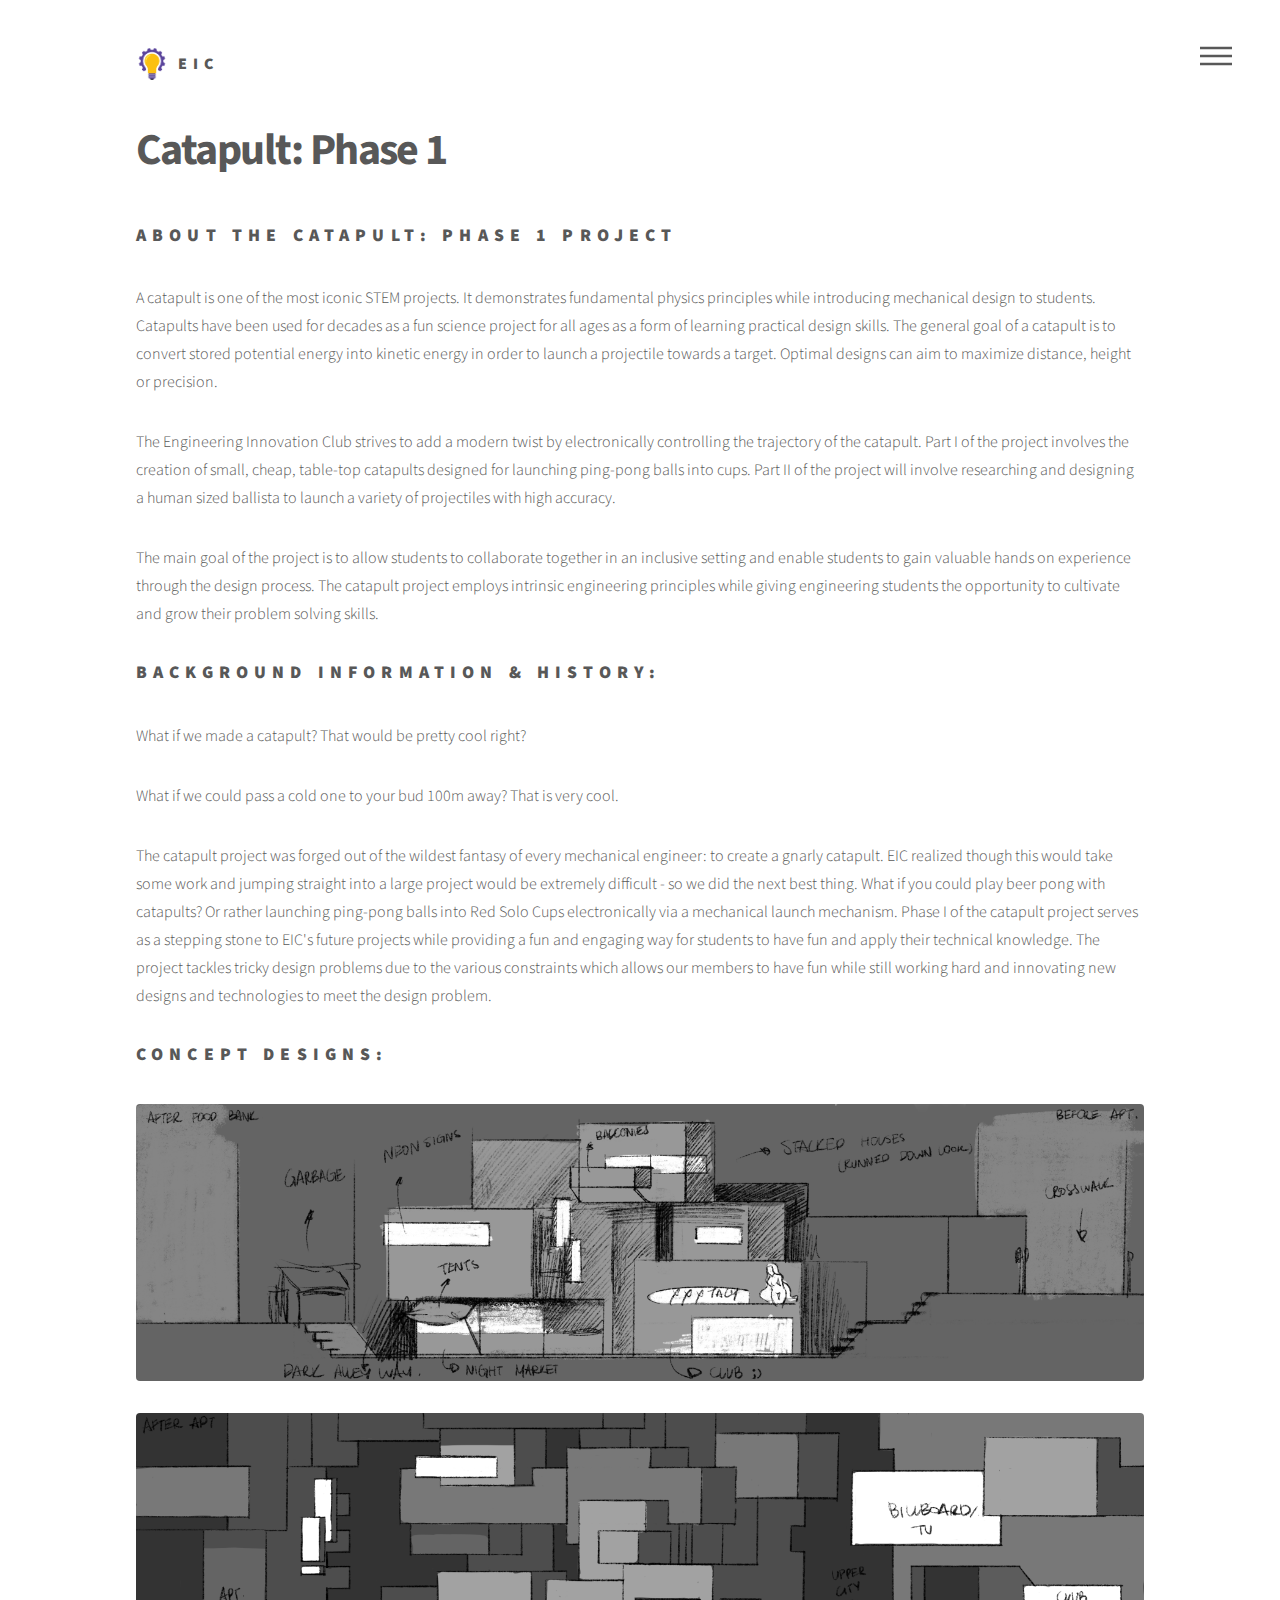
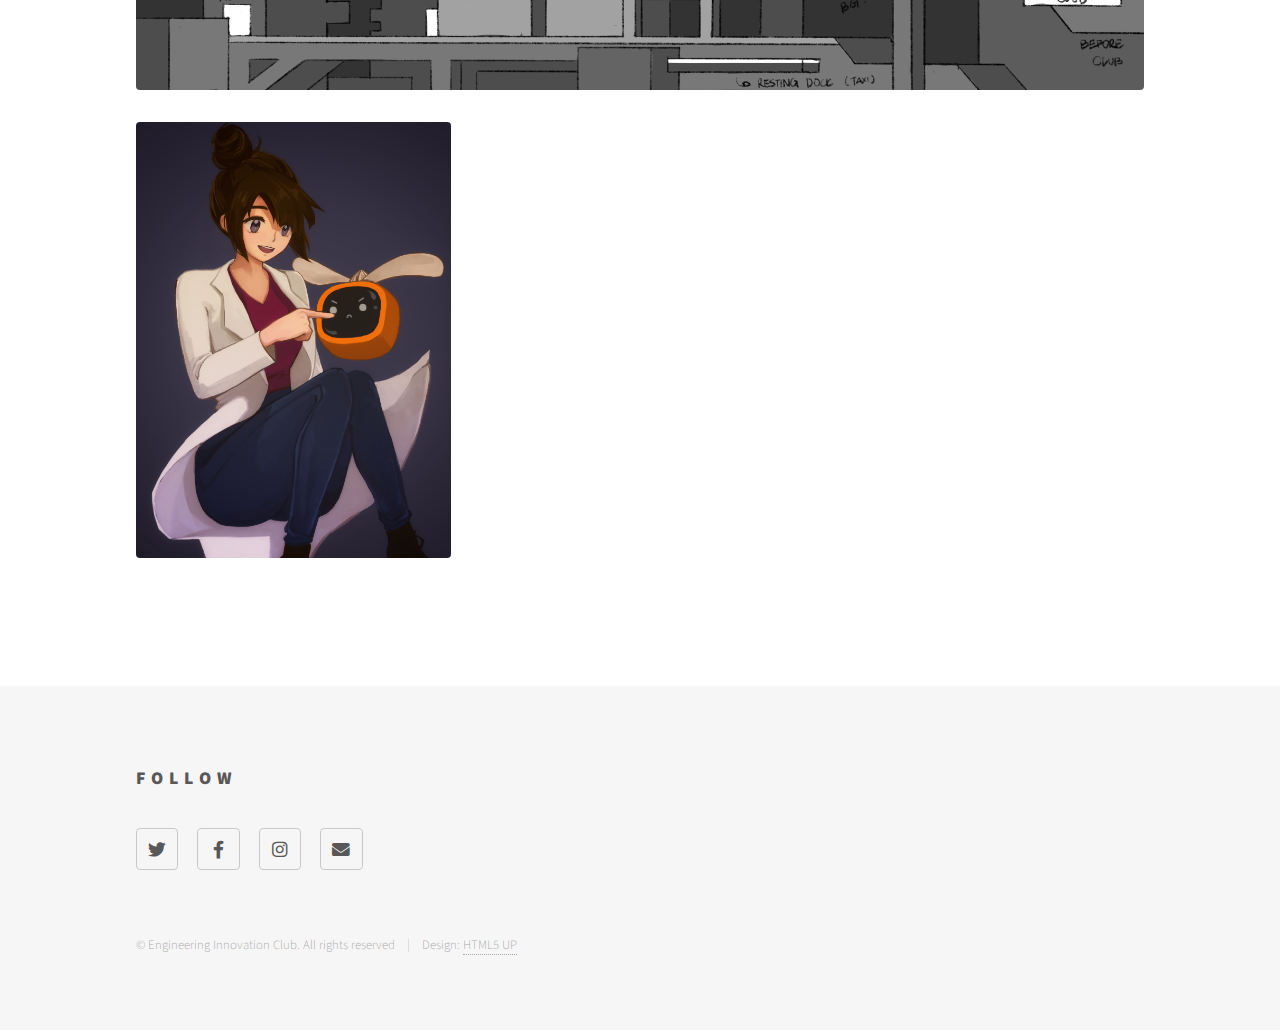
==== catapult1.html @ 8b76c81b "Upload index.html instead" ====
﻿<!DOCTYPE HTML>
<!--
	Phantom by HTML5 UP
	html5up.net | @ajlkn
	Free for personal and commercial use under the CCA 3.0 license (html5up.net/license)
-->
<html>
	<head>
		<title>EIC - Catapult: Phase 1</title>
		<meta charset="utf-8" />
		<meta name="viewport" content="width=device-width, initial-scale=1, user-scalable=no" />
		<link rel="stylesheet" href="assets/css/main.css" />
		<noscript><link rel="stylesheet" href="assets/css/noscript.css" /></noscript>
	</head>
	<body class="is-preload">
		<!-- Wrapper -->
			<div id="wrapper">

				<!-- Header -->
					<header id="header">
						<div class="inner">

							<!-- Logo -->
								<a href="index.html" class="logo">
									<span class="symbol"><img src="images/logo_eic.png" alt="" /></span><span class="title">EIC</span>
								</a>

							<!-- Nav -->
								<nav>
									<ul>
										<li><a href="#menu">Menu</a></li>
									</ul>
								</nav>

						</div>
					</header>

				<!-- Menu -->
					<nav id="menu">
						<h2>Menu</h2>
						<ul>
							<li><a href="index.html">Home</a></li>
							<li><a href="about.html">About the Club</a></li>
							<li><a href="membership.html">Membership</a></li>
							<li><a href="executives.html">Executives</a></li>
							<li><a href="questions.html">Questions</a></li>
							<li><a href="contact.html">Contact Us</a></li>
						</ul>
					</nav>

				<!-- Main -->
					<div id="main">
						<div class="inner">
							<h1>Catapult: Phase 1</h1>
							<h2>About the Catapult: Phase 1 Project</h2>
							<p>A catapult is one of the most iconic STEM projects. It demonstrates fundamental physics principles while introducing mechanical design to students. Catapults have been used for decades as a fun science project for all ages as a form of learning practical design skills. The general goal of a catapult is to convert stored potential energy into kinetic energy in order to launch a projectile towards a target. Optimal designs can aim to maximize distance, height or precision. </p>
							<p>The Engineering Innovation Club strives to add a modern twist by electronically controlling the trajectory of the catapult. Part I of the project involves the creation of small, cheap, table-top catapults designed for launching ping-pong balls into cups. Part II of the project will involve researching and designing a human sized ballista to launch a variety of projectiles with high accuracy.</p>
							<p>The main goal of the project is to allow students to collaborate together in an inclusive setting and enable students to gain valuable hands on experience through the design process. The catapult project employs intrinsic engineering principles while giving engineering students the opportunity to cultivate and grow their problem solving skills.</p>
							<h2>Background Information & History:</h2>
							<p>What if we made a catapult? That would be pretty cool right?</p>
							<p>What if we could pass a cold one to your bud 100m away? That is very cool.</p>
							<p>The catapult project was forged out of the wildest fantasy of every mechanical engineer: to create a gnarly catapult. EIC realized though this would take some work and jumping straight into a large project would be extremely difficult - so we did the next best thing. What if you could play beer pong with catapults? Or rather launching ping-pong balls into Red Solo Cups electronically via a mechanical launch mechanism. Phase I of the catapult project serves as a stepping stone to EIC's future projects while providing a fun and engaging way for students to have fun and apply their technical knowledge. The project tackles tricky design problems due to the various constraints which allows our members to have fun while still working hard and innovating new designs and technologies to meet the design problem.</p>
							<h2>Concept Designs:</h2>
							<div class="box alt">
								<div class="row gtr-uniform">
									<div class="col-12"><span class="image fit"><img src="images/lower_city_a2.png" alt="" /></span></div>
									<div class="col-12"><span class="image fit"><img src="images/lower_city_b2.png" alt="" /></span></div>
									<div class="col-4"><span class="image fit"><img src="images/IMG_0074.jpg" alt="" /></span></div>
								</div>
							</div>

						</div>
					</div>

				<!-- Footer -->
					<footer id="footer">
						<div class="inner">
							<section>
								<h2>Follow</h2>
								<ul class="icons">
									<li><a href="https://twitter.com/eicualberta" class="icon brands style2 fa-twitter"><span class="label">Twitter</span></a></li>
									<li><a href="https://www.facebook.com/groups/959296941232745/" class="icon brands style2 fa-facebook-f"><span class="label">Facebook</span></a></li>
									<li><a href="https://www.instagram.com/eicualberta/?hl=en" class="icon brands style2 fa-instagram"><span class="label">Instagram</span></a></li>
									<li><a href="contact.html" class="icon solid style2 fa-envelope"><span class="label">Email</span></a></li>
								</ul>
							</section>
							<ul class="copyright">
								<li>&copy; Engineering Innovation Club. All rights reserved</li><li>Design: <a href="http://html5up.net">HTML5 UP</a></li>
							</ul>
						</div>
					</footer>

			</div>

		<!-- Scripts -->
			<script src="assets/js/jquery.min.js"></script>
			<script src="assets/js/browser.min.js"></script>
			<script src="assets/js/breakpoints.min.js"></script>
			<script src="assets/js/util.js"></script>
			<script src="assets/js/main.js"></script>

	</body>
</html>
---- assets/css/main.css ----
@import url(fontawesome-all.min.css);
@import url("https://fonts.googleapis.com/css?family=Source+Sans+Pro:300,700,900");

/*
	Phantom by HTML5 UP
	html5up.net | @ajlkn
	Free for personal and commercial use under the CCA 3.0 license (html5up.net/license)
*/

html, body, div, span, applet, object,
iframe, h1, h2, h3, h4, h5, h6, p, blockquote,
pre, a, abbr, acronym, address, big, cite,
code, del, dfn, em, img, ins, kbd, q, s, samp,
small, strike, strong, sub, sup, tt, var, b,
u, i, center, dl, dt, dd, ol, ul, li, fieldset,
form, label, legend, table, caption, tbody,
tfoot, thead, tr, th, td, article, aside,
canvas, details, embed, figure, figcaption,
footer, header, hgroup, menu, nav, output, ruby,
section, summary, time, mark, audio, video {
	margin: 0;
	padding: 0;
	border: 0;
	font-size: 100%;
	font: inherit;
	vertical-align: baseline;}

article, aside, details, figcaption, figure,
footer, header, hgroup, menu, nav, section {
	display: block;}

body {
	line-height: 1;
}

ol, ul {
	list-style: none;
}

blockquote, q {
	quotes: none;
}

	blockquote:before, blockquote:after, q:before, q:after {
		content: '';
		content: none;
	}

table {
	border-collapse: collapse;
	border-spacing: 0;
}

body {
	-webkit-text-size-adjust: none;
}

mark {
	background-color: transparent;
	color: inherit;
}

input::-moz-focus-inner {
	border: 0;
	padding: 0;
}

input, select, textarea {
	-moz-appearance: none;
	-webkit-appearance: none;
	-ms-appearance: none;
	appearance: none;
}

/* Basic */

	@-ms-viewport {
		width: device-width;
	}

	body {
		-ms-overflow-style: scrollbar;
	}

	@media screen and (max-width: 480px) {

		html, body {
			min-width: 320px;
		}

	}

	html {
		box-sizing: border-box;
	}

	*, *:before, *:after {
		box-sizing: inherit;
	}

	body {
		background: #ffffff;
	}

		body.is-preload *, body.is-preload *:before, body.is-preload *:after {
			-moz-animation: none !important;
			-webkit-animation: none !important;
			-ms-animation: none !important;
			animation: none !important;
			-moz-transition: none !important;
			-webkit-transition: none !important;
			-ms-transition: none !important;
			transition: none !important;
		}

/* Type */

	body, input, select, textarea {
		color: #585858;
		font-family: "Source Sans Pro", Helvetica, sans-serif;
		font-size: 16pt;
		font-weight: 300;
		line-height: 1.75;
	}

		@media screen and (max-width: 1680px) {

			body, input, select, textarea {
				font-size: 14pt;
			}

		}

		@media screen and (max-width: 1280px) {

			body, input, select, textarea {
				font-size: 12pt;
			}

		}

	a {
		-moz-transition: border-bottom-color 0.2s ease, color 0.2s ease;
		-webkit-transition: border-bottom-color 0.2s ease, color 0.2s ease;
		-ms-transition: border-bottom-color 0.2s ease, color 0.2s ease;
		transition: border-bottom-color 0.2s ease, color 0.2s ease;
		text-decoration: none;
		color: #585858;
		border-bottom: dotted 1px rgba(88, 88, 88, 0.5);
	}

		a:hover {
			border-bottom-color: transparent;
			color: #fabf13 !important;
		}

	strong, b {
		font-weight: 900;
	}

	em, i {
		font-style: italic;
	}

	p {
		margin: 0 0 2em 0;
	}

	h1 {
		font-size: 2.75em;
		font-weight: 700;
		line-height: 1.3;
		margin: 0 0 1em 0;
		letter-spacing: -0.035em;
	}

		h1 a {
			color: inherit;
		}

		@media screen and (max-width: 736px) {

			h1 {
				font-size: 2em;
				margin: 0 0 1em 0;
			}

		}

		@media screen and (max-width: 360px) {

			h1 {
				font-size: 1.75em;
			}

		}

	h2, h3, h4, h5, h6 {
		font-weight: 900;
		line-height: 1.5;
		margin: 0 0 2em 0;
		text-transform: uppercase;
		letter-spacing: 0.35em;
	}

		h2 a, h3 a, h4 a, h5 a, h6 a {
			color: inherit;
		}

	h2 {
		font-size: 1.1em;
	}

	h3 {
		font-size: 1em;
	}

	h4 {
		font-size: 0.8em;
	}

	h5 {
		font-size: 0.8em;
	}

	h6 {
		font-size: 0.8em;
	}

	@media screen and (max-width: 980px) {

		h1 br, h2 br, h3 br, h4 br, h5 br, h6 br {
			display: none;
		}

	}

	@media screen and (max-width: 736px) {

		h2 {
			font-size: 1em;
		}

		h3 {
			font-size: 0.8em;
		}

	}

	sub {
		font-size: 0.8em;
		position: relative;
		top: 0.5em;
	}

	sup {
		font-size: 0.8em;
		position: relative;
		top: -0.5em;
	}

	blockquote {
		border-left: solid 4px #c9c9c9;
		font-style: italic;
		margin: 0 0 2em 0;
		padding: 0.5em 0 0.5em 2em;
	}

	code {
		background: rgba(144, 144, 144, 0.075);
		border-radius: 4px;
		border: solid 1px #c9c9c9;
		font-family: "Courier New", monospace;
		font-size: 0.9em;
		margin: 0 0.25em;
		padding: 0.25em 0.65em;
	}

	pre {
		-webkit-overflow-scrolling: touch;
		font-family: "Courier New", monospace;
		font-size: 0.9em;
		margin: 0 0 2em 0;
	}

		pre code {
			display: block;
			line-height: 1.75;
			padding: 1em 1.5em;
			overflow-x: auto;
		}

	hr {
		border: 0;
		border-bottom: solid 1px #c9c9c9;
		margin: 2em 0;
	}

		hr.major {
			margin: 3em 0;
		}

	.align-left {
		text-align: left;
	}

	.align-center {
		text-align: center;
	}

	.align-right {
		text-align: right;
	}

/* Row */

	.row {
		display: flex;
		flex-wrap: wrap;
		box-sizing: border-box;
		align-items: stretch;
	}

		.row > * {
			box-sizing: border-box;
		}

		.row.gtr-uniform > * > :last-child {
			margin-bottom: 0;
		}

		.row.aln-left {
			justify-content: flex-start;
		}

		.row.aln-center {
			justify-content: center;
		}

		.row.aln-right {
			justify-content: flex-end;
		}

		.row.aln-top {
			align-items: flex-start;
		}

		.row.aln-middle {
			align-items: center;
		}

		.row.aln-bottom {
			align-items: flex-end;
		}

		.row > .imp {
			order: -1;
		}

		.row > .col-1 {
			width: 8.33333%;
		}

		.row > .off-1 {
			margin-left: 8.33333%;
		}

		.row > .col-2 {
			width: 16.66667%;
		}

		.row > .off-2 {
			margin-left: 16.66667%;
		}

		.row > .col-3 {
			width: 25%;
		}

		.row > .off-3 {
			margin-left: 25%;
		}

		.row > .col-4 {
			width: 33.33333%;
		}

		.row > .off-4 {
			margin-left: 33.33333%;
		}

		.row > .col-5 {
			width: 41.66667%;
		}

		.row > .off-5 {
			margin-left: 41.66667%;
		}

		.row > .col-6 {
			width: 50%;
		}

		.row > .off-6 {
			margin-left: 50%;
		}

		.row > .col-7 {
			width: 58.33333%;
		}

		.row > .off-7 {
			margin-left: 58.33333%;
		}

		.row > .col-8 {
			width: 66.66667%;
		}

		.row > .off-8 {
			margin-left: 66.66667%;
		}

		.row > .col-9 {
			width: 75%;
		}

		.row > .off-9 {
			margin-left: 75%;
		}

		.row > .col-10 {
			width: 83.33333%;
		}

		.row > .off-10 {
			margin-left: 83.33333%;
		}

		.row > .col-11 {
			width: 91.66667%;
		}

		.row > .off-11 {
			margin-left: 91.66667%;
		}

		.row > .col-12 {
			width: 100%;
		}

		.row > .off-12 {
			margin-left: 100%;
		}

		.row.gtr-0 {
			margin-top: 0;
			margin-left: 0em;
		}

			.row.gtr-0 > * {
				padding: 0 0 0 0em;
			}

			.row.gtr-0.gtr-uniform {
				margin-top: 0em;
			}

				.row.gtr-0.gtr-uniform > * {
					padding-top: 0em;
				}

		.row.gtr-25 {
			margin-top: 0;
			margin-left: -0.5em;
		}

			.row.gtr-25 > * {
				padding: 0 0 0 0.5em;
			}

			.row.gtr-25.gtr-uniform {
				margin-top: -0.5em;
			}

				.row.gtr-25.gtr-uniform > * {
					padding-top: 0.5em;
				}

		.row.gtr-50 {
			margin-top: 0;
			margin-left: -1em;
		}

			.row.gtr-50 > * {
				padding: 0 0 0 1em;
			}

			.row.gtr-50.gtr-uniform {
				margin-top: -1em;
			}

				.row.gtr-50.gtr-uniform > * {
					padding-top: 1em;
				}

		.row {
			margin-top: 0;
			margin-left: -2em;
		}

			.row > * {
				padding: 0 0 0 2em;
			}

			.row.gtr-uniform {
				margin-top: -2em;
			}

				.row.gtr-uniform > * {
					padding-top: 2em;
				}

		.row.gtr-150 {
			margin-top: 0;
			margin-left: -3em;
		}

			.row.gtr-150 > * {
				padding: 0 0 0 3em;
			}

			.row.gtr-150.gtr-uniform {
				margin-top: -3em;
			}

				.row.gtr-150.gtr-uniform > * {
					padding-top: 3em;
				}

		.row.gtr-200 {
			margin-top: 0;
			margin-left: -4em;
		}

			.row.gtr-200 > * {
				padding: 0 0 0 4em;
			}

			.row.gtr-200.gtr-uniform {
				margin-top: -4em;
			}

				.row.gtr-200.gtr-uniform > * {
					padding-top: 4em;
				}

		@media screen and (max-width: 1680px) {

			.row {
				display: flex;
				flex-wrap: wrap;
				box-sizing: border-box;
				align-items: stretch;
			}

				.row > * {
					box-sizing: border-box;
				}

				.row.gtr-uniform > * > :last-child {
					margin-bottom: 0;
				}

				.row.aln-left {
					justify-content: flex-start;
				}

				.row.aln-center {
					justify-content: center;
				}

				.row.aln-right {
					justify-content: flex-end;
				}

				.row.aln-top {
					align-items: flex-start;
				}

				.row.aln-middle {
					align-items: center;
				}

				.row.aln-bottom {
					align-items: flex-end;
				}

				.row > .imp-xlarge {
					order: -1;
				}

				.row > .col-1-xlarge {
					width: 8.33333%;
				}

				.row > .off-1-xlarge {
					margin-left: 8.33333%;
				}

				.row > .col-2-xlarge {
					width: 16.66667%;
				}

				.row > .off-2-xlarge {
					margin-left: 16.66667%;
				}

				.row > .col-3-xlarge {
					width: 25%;
				}

				.row > .off-3-xlarge {
					margin-left: 25%;
				}

				.row > .col-4-xlarge {
					width: 33.33333%;
				}

				.row > .off-4-xlarge {
					margin-left: 33.33333%;
				}

				.row > .col-5-xlarge {
					width: 41.66667%;
				}

				.row > .off-5-xlarge {
					margin-left: 41.66667%;
				}

				.row > .col-6-xlarge {
					width: 50%;
				}

				.row > .off-6-xlarge {
					margin-left: 50%;
				}

				.row > .col-7-xlarge {
					width: 58.33333%;
				}

				.row > .off-7-xlarge {
					margin-left: 58.33333%;
				}

				.row > .col-8-xlarge {
					width: 66.66667%;
				}

				.row > .off-8-xlarge {
					margin-left: 66.66667%;
				}

				.row > .col-9-xlarge {
					width: 75%;
				}

				.row > .off-9-xlarge {
					margin-left: 75%;
				}

				.row > .col-10-xlarge {
					width: 83.33333%;
				}

				.row > .off-10-xlarge {
					margin-left: 83.33333%;
				}

				.row > .col-11-xlarge {
					width: 91.66667%;
				}

				.row > .off-11-xlarge {
					margin-left: 91.66667%;
				}

				.row > .col-12-xlarge {
					width: 100%;
				}

				.row > .off-12-xlarge {
					margin-left: 100%;
				}

				.row.gtr-0 {
					margin-top: 0;
					margin-left: 0em;
				}

					.row.gtr-0 > * {
						padding: 0 0 0 0em;
					}

					.row.gtr-0.gtr-uniform {
						margin-top: 0em;
					}

						.row.gtr-0.gtr-uniform > * {
							padding-top: 0em;
						}

				.row.gtr-25 {
					margin-top: 0;
					margin-left: -0.5em;
				}

					.row.gtr-25 > * {
						padding: 0 0 0 0.5em;
					}

					.row.gtr-25.gtr-uniform {
						margin-top: -0.5em;
					}

						.row.gtr-25.gtr-uniform > * {
							padding-top: 0.5em;
						}

				.row.gtr-50 {
					margin-top: 0;
					margin-left: -1em;
				}

					.row.gtr-50 > * {
						padding: 0 0 0 1em;
					}

					.row.gtr-50.gtr-uniform {
						margin-top: -1em;
					}

						.row.gtr-50.gtr-uniform > * {
							padding-top: 1em;
						}

				.row {
					margin-top: 0;
					margin-left: -2em;
				}

					.row > * {
						padding: 0 0 0 2em;
					}

					.row.gtr-uniform {
						margin-top: -2em;
					}

						.row.gtr-uniform > * {
							padding-top: 2em;
						}

				.row.gtr-150 {
					margin-top: 0;
					margin-left: -3em;
				}

					.row.gtr-150 > * {
						padding: 0 0 0 3em;
					}

					.row.gtr-150.gtr-uniform {
						margin-top: -3em;
					}

						.row.gtr-150.gtr-uniform > * {
							padding-top: 3em;
						}

				.row.gtr-200 {
					margin-top: 0;
					margin-left: -4em;
				}

					.row.gtr-200 > * {
						padding: 0 0 0 4em;
					}

					.row.gtr-200.gtr-uniform {
						margin-top: -4em;
					}

						.row.gtr-200.gtr-uniform > * {
							padding-top: 4em;
						}

		}

		@media screen and (max-width: 1280px) {

			.row {
				display: flex;
				flex-wrap: wrap;
				box-sizing: border-box;
				align-items: stretch;
			}

				.row > * {
					box-sizing: border-box;
				}

				.row.gtr-uniform > * > :last-child {
					margin-bottom: 0;
				}

				.row.aln-left {
					justify-content: flex-start;
				}

				.row.aln-center {
					justify-content: center;
				}

				.row.aln-right {
					justify-content: flex-end;
				}

				.row.aln-top {
					align-items: flex-start;
				}

				.row.aln-middle {
					align-items: center;
				}

				.row.aln-bottom {
					align-items: flex-end;
				}

				.row > .imp-large {
					order: -1;
				}

				.row > .col-1-large {
					width: 8.33333%;
				}

				.row > .off-1-large {
					margin-left: 8.33333%;
				}

				.row > .col-2-large {
					width: 16.66667%;
				}

				.row > .off-2-large {
					margin-left: 16.66667%;
				}

				.row > .col-3-large {
					width: 25%;
				}

				.row > .off-3-large {
					margin-left: 25%;
				}

				.row > .col-4-large {
					width: 33.33333%;
				}

				.row > .off-4-large {
					margin-left: 33.33333%;
				}

				.row > .col-5-large {
					width: 41.66667%;
				}

				.row > .off-5-large {
					margin-left: 41.66667%;
				}

				.row > .col-6-large {
					width: 50%;
				}

				.row > .off-6-large {
					margin-left: 50%;
				}

				.row > .col-7-large {
					width: 58.33333%;
				}

				.row > .off-7-large {
					margin-left: 58.33333%;
				}

				.row > .col-8-large {
					width: 66.66667%;
				}

				.row > .off-8-large {
					margin-left: 66.66667%;
				}

				.row > .col-9-large {
					width: 75%;
				}

				.row > .off-9-large {
					margin-left: 75%;
				}

				.row > .col-10-large {
					width: 83.33333%;
				}

				.row > .off-10-large {
					margin-left: 83.33333%;
				}

				.row > .col-11-large {
					width: 91.66667%;
				}

				.row > .off-11-large {
					margin-left: 91.66667%;
				}

				.row > .col-12-large {
					width: 100%;
				}

				.row > .off-12-large {
					margin-left: 100%;
				}

				.row.gtr-0 {
					margin-top: 0;
					margin-left: 0em;
				}

					.row.gtr-0 > * {
						padding: 0 0 0 0em;
					}

					.row.gtr-0.gtr-uniform {
						margin-top: 0em;
					}

						.row.gtr-0.gtr-uniform > * {
							padding-top: 0em;
						}

				.row.gtr-25 {
					margin-top: 0;
					margin-left: -0.5em;
				}

					.row.gtr-25 > * {
						padding: 0 0 0 0.5em;
					}

					.row.gtr-25.gtr-uniform {
						margin-top: -0.5em;
					}

						.row.gtr-25.gtr-uniform > * {
							padding-top: 0.5em;
						}

				.row.gtr-50 {
					margin-top: 0;
					margin-left: -1em;
				}

					.row.gtr-50 > * {
						padding: 0 0 0 1em;
					}

					.row.gtr-50.gtr-uniform {
						margin-top: -1em;
					}

						.row.gtr-50.gtr-uniform > * {
							padding-top: 1em;
						}

				.row {
					margin-top: 0;
					margin-left: -2em;
				}

					.row > * {
						padding: 0 0 0 2em;
					}

					.row.gtr-uniform {
						margin-top: -2em;
					}

						.row.gtr-uniform > * {
							padding-top: 2em;
						}

				.row.gtr-150 {
					margin-top: 0;
					margin-left: -3em;
				}

					.row.gtr-150 > * {
						padding: 0 0 0 3em;
					}

					.row.gtr-150.gtr-uniform {
						margin-top: -3em;
					}

						.row.gtr-150.gtr-uniform > * {
							padding-top: 3em;
						}

				.row.gtr-200 {
					margin-top: 0;
					margin-left: -4em;
				}

					.row.gtr-200 > * {
						padding: 0 0 0 4em;
					}

					.row.gtr-200.gtr-uniform {
						margin-top: -4em;
					}

						.row.gtr-200.gtr-uniform > * {
							padding-top: 4em;
						}

		}

		@media screen and (max-width: 980px) {

			.row {
				display: flex;
				flex-wrap: wrap;
				box-sizing: border-box;
				align-items: stretch;
			}

				.row > * {
					box-sizing: border-box;
				}

				.row.gtr-uniform > * > :last-child {
					margin-bottom: 0;
				}

				.row.aln-left {
					justify-content: flex-start;
				}

				.row.aln-center {
					justify-content: center;
				}

				.row.aln-right {
					justify-content: flex-end;
				}

				.row.aln-top {
					align-items: flex-start;
				}

				.row.aln-middle {
					align-items: center;
				}

				.row.aln-bottom {
					align-items: flex-end;
				}

				.row > .imp-medium {
					order: -1;
				}

				.row > .col-1-medium {
					width: 8.33333%;
				}

				.row > .off-1-medium {
					margin-left: 8.33333%;
				}

				.row > .col-2-medium {
					width: 16.66667%;
				}

				.row > .off-2-medium {
					margin-left: 16.66667%;
				}

				.row > .col-3-medium {
					width: 25%;
				}

				.row > .off-3-medium {
					margin-left: 25%;
				}

				.row > .col-4-medium {
					width: 33.33333%;
				}

				.row > .off-4-medium {
					margin-left: 33.33333%;
				}

				.row > .col-5-medium {
					width: 41.66667%;
				}

				.row > .off-5-medium {
					margin-left: 41.66667%;
				}

				.row > .col-6-medium {
					width: 50%;
				}

				.row > .off-6-medium {
					margin-left: 50%;
				}

				.row > .col-7-medium {
					width: 58.33333%;
				}

				.row > .off-7-medium {
					margin-left: 58.33333%;
				}

				.row > .col-8-medium {
					width: 66.66667%;
				}

				.row > .off-8-medium {
					margin-left: 66.66667%;
				}

				.row > .col-9-medium {
					width: 75%;
				}

				.row > .off-9-medium {
					margin-left: 75%;
				}

				.row > .col-10-medium {
					width: 83.33333%;
				}

				.row > .off-10-medium {
					margin-left: 83.33333%;
				}

				.row > .col-11-medium {
					width: 91.66667%;
				}

				.row > .off-11-medium {
					margin-left: 91.66667%;
				}

				.row > .col-12-medium {
					width: 100%;
				}

				.row > .off-12-medium {
					margin-left: 100%;
				}

				.row.gtr-0 {
					margin-top: 0;
					margin-left: 0em;
				}

					.row.gtr-0 > * {
						padding: 0 0 0 0em;
					}

					.row.gtr-0.gtr-uniform {
						margin-top: 0em;
					}

						.row.gtr-0.gtr-uniform > * {
							padding-top: 0em;
						}

				.row.gtr-25 {
					margin-top: 0;
					margin-left: -0.375em;
				}

					.row.gtr-25 > * {
						padding: 0 0 0 0.375em;
					}

					.row.gtr-25.gtr-uniform {
						margin-top: -0.375em;
					}

						.row.gtr-25.gtr-uniform > * {
							padding-top: 0.375em;
						}

				.row.gtr-50 {
					margin-top: 0;
					margin-left: -0.75em;
				}

					.row.gtr-50 > * {
						padding: 0 0 0 0.75em;
					}

					.row.gtr-50.gtr-uniform {
						margin-top: -0.75em;
					}

						.row.gtr-50.gtr-uniform > * {
							padding-top: 0.75em;
						}

				.row {
					margin-top: 0;
					margin-left: -1.5em;
				}

					.row > * {
						padding: 0 0 0 1.5em;
					}

					.row.gtr-uniform {
						margin-top: -1.5em;
					}

						.row.gtr-uniform > * {
							padding-top: 1.5em;
						}

				.row.gtr-150 {
					margin-top: 0;
					margin-left: -2.25em;
				}

					.row.gtr-150 > * {
						padding: 0 0 0 2.25em;
					}

					.row.gtr-150.gtr-uniform {
						margin-top: -2.25em;
					}

						.row.gtr-150.gtr-uniform > * {
							padding-top: 2.25em;
						}

				.row.gtr-200 {
					margin-top: 0;
					margin-left: -3em;
				}

					.row.gtr-200 > * {
						padding: 0 0 0 3em;
					}

					.row.gtr-200.gtr-uniform {
						margin-top: -3em;
					}

						.row.gtr-200.gtr-uniform > * {
							padding-top: 3em;
						}

		}

		@media screen and (max-width: 736px) {

			.row {
				display: flex;
				flex-wrap: wrap;
				box-sizing: border-box;
				align-items: stretch;
			}

				.row > * {
					box-sizing: border-box;
				}

				.row.gtr-uniform > * > :last-child {
					margin-bottom: 0;
				}

				.row.aln-left {
					justify-content: flex-start;
				}

				.row.aln-center {
					justify-content: center;
				}

				.row.aln-right {
					justify-content: flex-end;
				}

				.row.aln-top {
					align-items: flex-start;
				}

				.row.aln-middle {
					align-items: center;
				}

				.row.aln-bottom {
					align-items: flex-end;
				}

				.row > .imp-small {
					order: -1;
				}

				.row > .col-1-small {
					width: 8.33333%;
				}

				.row > .off-1-small {
					margin-left: 8.33333%;
				}

				.row > .col-2-small {
					width: 16.66667%;
				}

				.row > .off-2-small {
					margin-left: 16.66667%;
				}

				.row > .col-3-small {
					width: 25%;
				}

				.row > .off-3-small {
					margin-left: 25%;
				}

				.row > .col-4-small {
					width: 33.33333%;
				}

				.row > .off-4-small {
					margin-left: 33.33333%;
				}

				.row > .col-5-small {
					width: 41.66667%;
				}

				.row > .off-5-small {
					margin-left: 41.66667%;
				}

				.row > .col-6-small {
					width: 50%;
				}

				.row > .off-6-small {
					margin-left: 50%;
				}

				.row > .col-7-small {
					width: 58.33333%;
				}

				.row > .off-7-small {
					margin-left: 58.33333%;
				}

				.row > .col-8-small {
					width: 66.66667%;
				}

				.row > .off-8-small {
					margin-left: 66.66667%;
				}

				.row > .col-9-small {
					width: 75%;
				}

				.row > .off-9-small {
					margin-left: 75%;
				}

				.row > .col-10-small {
					width: 83.33333%;
				}

				.row > .off-10-small {
					margin-left: 83.33333%;
				}

				.row > .col-11-small {
					width: 91.66667%;
				}

				.row > .off-11-small {
					margin-left: 91.66667%;
				}

				.row > .col-12-small {
					width: 100%;
				}

				.row > .off-12-small {
					margin-left: 100%;
				}

				.row.gtr-0 {
					margin-top: 0;
					margin-left: 0em;
				}

					.row.gtr-0 > * {
						padding: 0 0 0 0em;
					}

					.row.gtr-0.gtr-uniform {
						margin-top: 0em;
					}

						.row.gtr-0.gtr-uniform > * {
							padding-top: 0em;
						}

				.row.gtr-25 {
					margin-top: 0;
					margin-left: -0.25em;
				}

					.row.gtr-25 > * {
						padding: 0 0 0 0.25em;
					}

					.row.gtr-25.gtr-uniform {
						margin-top: -0.25em;
					}

						.row.gtr-25.gtr-uniform > * {
							padding-top: 0.25em;
						}

				.row.gtr-50 {
					margin-top: 0;
					margin-left: -0.5em;
				}

					.row.gtr-50 > * {
						padding: 0 0 0 0.5em;
					}

					.row.gtr-50.gtr-uniform {
						margin-top: -0.5em;
					}

						.row.gtr-50.gtr-uniform > * {
							padding-top: 0.5em;
						}

				.row {
					margin-top: 0;
					margin-left: -1em;
				}

					.row > * {
						padding: 0 0 0 1em;
					}

					.row.gtr-uniform {
						margin-top: -1em;
					}

						.row.gtr-uniform > * {
							padding-top: 1em;
						}

				.row.gtr-150 {
					margin-top: 0;
					margin-left: -1.5em;
				}

					.row.gtr-150 > * {
						padding: 0 0 0 1.5em;
					}

					.row.gtr-150.gtr-uniform {
						margin-top: -1.5em;
					}

						.row.gtr-150.gtr-uniform > * {
							padding-top: 1.5em;
						}

				.row.gtr-200 {
					margin-top: 0;
					margin-left: -2em;
				}

					.row.gtr-200 > * {
						padding: 0 0 0 2em;
					}

					.row.gtr-200.gtr-uniform {
						margin-top: -2em;
					}

						.row.gtr-200.gtr-uniform > * {
							padding-top: 2em;
						}

		}

		@media screen and (max-width: 480px) {

			.row {
				display: flex;
				flex-wrap: wrap;
				box-sizing: border-box;
				align-items: stretch;
			}

				.row > * {
					box-sizing: border-box;
				}

				.row.gtr-uniform > * > :last-child {
					margin-bottom: 0;
				}

				.row.aln-left {
					justify-content: flex-start;
				}

				.row.aln-center {
					justify-content: center;
				}

				.row.aln-right {
					justify-content: flex-end;
				}

				.row.aln-top {
					align-items: flex-start;
				}

				.row.aln-middle {
					align-items: center;
				}

				.row.aln-bottom {
					align-items: flex-end;
				}

				.row > .imp-xsmall {
					order: -1;
				}

				.row > .col-1-xsmall {
					width: 8.33333%;
				}

				.row > .off-1-xsmall {
					margin-left: 8.33333%;
				}

				.row > .col-2-xsmall {
					width: 16.66667%;
				}

				.row > .off-2-xsmall {
					margin-left: 16.66667%;
				}

				.row > .col-3-xsmall {
					width: 25%;
				}

				.row > .off-3-xsmall {
					margin-left: 25%;
				}

				.row > .col-4-xsmall {
					width: 33.33333%;
				}

				.row > .off-4-xsmall {
					margin-left: 33.33333%;
				}

				.row > .col-5-xsmall {
					width: 41.66667%;
				}

				.row > .off-5-xsmall {
					margin-left: 41.66667%;
				}

				.row > .col-6-xsmall {
					width: 50%;
				}

				.row > .off-6-xsmall {
					margin-left: 50%;
				}

				.row > .col-7-xsmall {
					width: 58.33333%;
				}

				.row > .off-7-xsmall {
					margin-left: 58.33333%;
				}

				.row > .col-8-xsmall {
					width: 66.66667%;
				}

				.row > .off-8-xsmall {
					margin-left: 66.66667%;
				}

				.row > .col-9-xsmall {
					width: 75%;
				}

				.row > .off-9-xsmall {
					margin-left: 75%;
				}

				.row > .col-10-xsmall {
					width: 83.33333%;
				}

				.row > .off-10-xsmall {
					margin-left: 83.33333%;
				}

				.row > .col-11-xsmall {
					width: 91.66667%;
				}

				.row > .off-11-xsmall {
					margin-left: 91.66667%;
				}

				.row > .col-12-xsmall {
					width: 100%;
				}

				.row > .off-12-xsmall {
					margin-left: 100%;
				}

				.row.gtr-0 {
					margin-top: 0;
					margin-left: 0em;
				}

					.row.gtr-0 > * {
						padding: 0 0 0 0em;
					}

					.row.gtr-0.gtr-uniform {
						margin-top: 0em;
					}

						.row.gtr-0.gtr-uniform > * {
							padding-top: 0em;
						}

				.row.gtr-25 {
					margin-top: 0;
					margin-left: -0.25em;
				}

					.row.gtr-25 > * {
						padding: 0 0 0 0.25em;
					}

					.row.gtr-25.gtr-uniform {
						margin-top: -0.25em;
					}

						.row.gtr-25.gtr-uniform > * {
							padding-top: 0.25em;
						}

				.row.gtr-50 {
					margin-top: 0;
					margin-left: -0.5em;
				}

					.row.gtr-50 > * {
						padding: 0 0 0 0.5em;
					}

					.row.gtr-50.gtr-uniform {
						margin-top: -0.5em;
					}

						.row.gtr-50.gtr-uniform > * {
							padding-top: 0.5em;
						}

				.row {
					margin-top: 0;
					margin-left: -1em;
				}

					.row > * {
						padding: 0 0 0 1em;
					}

					.row.gtr-uniform {
						margin-top: -1em;
					}

						.row.gtr-uniform > * {
							padding-top: 1em;
						}

				.row.gtr-150 {
					margin-top: 0;
					margin-left: -1.5em;
				}

					.row.gtr-150 > * {
						padding: 0 0 0 1.5em;
					}

					.row.gtr-150.gtr-uniform {
						margin-top: -1.5em;
					}

						.row.gtr-150.gtr-uniform > * {
							padding-top: 1.5em;
						}

				.row.gtr-200 {
					margin-top: 0;
					margin-left: -2em;
				}

					.row.gtr-200 > * {
						padding: 0 0 0 2em;
					}

					.row.gtr-200.gtr-uniform {
						margin-top: -2em;
					}

						.row.gtr-200.gtr-uniform > * {
							padding-top: 2em;
						}

		}

/* Section/Article */

	section.special, article.special {
		text-align: center;
	}

	header p {
		margin-top: -1em;
	}

	@media screen and (max-width: 736px) {

		header p {
			margin-top: 0;
		}

	}

/* Icon */

	.icon {
		text-decoration: none;
		border-bottom: none;
		position: relative;
	}

		.icon:before {
			-moz-osx-font-smoothing: grayscale;
			-webkit-font-smoothing: antialiased;
			display: inline-block;
			font-style: normal;
			font-variant: normal;
			text-rendering: auto;
			line-height: 1;
			text-transform: none !important;
			font-family: 'Font Awesome 5 Free';
			font-weight: 400;
		}

		.icon > .label {
			display: none;
		}

		.icon:before {
			line-height: inherit;
		}

		.icon.solid:before {
			font-weight: 900;
		}

		.icon.brands:before {
			font-family: 'Font Awesome 5 Brands';
		}

		.icon.style2 {
			-moz-transition: background-color 0.2s ease-in-out, color 0.2s ease-in-out, border-color 0.2s ease-in-out;
			-webkit-transition: background-color 0.2s ease-in-out, color 0.2s ease-in-out, border-color 0.2s ease-in-out;
			-ms-transition: background-color 0.2s ease-in-out, color 0.2s ease-in-out, border-color 0.2s ease-in-out;
			transition: background-color 0.2s ease-in-out, color 0.2s ease-in-out, border-color 0.2s ease-in-out;
			background-color: transparent;
			border: solid 1px #c9c9c9;
			border-radius: 4px;
			width: 2.65em;
			height: 2.65em;
			display: inline-block;
			text-align: center;
			line-height: 2.65em;
			color: inherit;
		}

			.icon.style2:before {
				font-size: 1.1em;
			}

			.icon.style2:hover {
				color: #fabf13;
				border-color: #f2849e;
			}

			.icon.style2:active {
				background-color: rgba(242, 132, 158, 0.1);
			}

/* List */

	ol {
		list-style: decimal;
		margin: 0 0 2em 0;
		padding-left: 1.25em;
	}

		ol li {
			padding-left: 0.25em;
		}

	ul {
		list-style: disc;
		margin: 0 0 2em 0;
		padding-left: 1em;
	}

		ul li {
			padding-left: 0.5em;
		}

		ul.alt {
			list-style: none;
			padding-left: 0;
		}

			ul.alt li {
				border-top: solid 1px #c9c9c9;
				padding: 0.5em 0;
			}

				ul.alt li:first-child {
					border-top: 0;
					padding-top: 0;
				}

	dl {
		margin: 0 0 2em 0;
	}

		dl dt {
			display: block;
			font-weight: 900;
			margin: 0 0 1em 0;
		}

		dl dd {
			margin-left: 2em;
		}

/* Actions */

	ul.actions {
		display: -moz-flex;
		display: -webkit-flex;
		display: -ms-flex;
		display: flex;
		cursor: default;
		list-style: none;
		margin-left: -1em;
		padding-left: 0;
	}

		ul.actions li {
			padding: 0 0 0 1em;
			vertical-align: middle;
		}

		ul.actions.special {
			-moz-justify-content: center;
			-webkit-justify-content: center;
			-ms-justify-content: center;
			justify-content: center;
			width: 100%;
			margin-left: 0;
		}

			ul.actions.special li:first-child {
				padding-left: 0;
			}

		ul.actions.stacked {
			-moz-flex-direction: column;
			-webkit-flex-direction: column;
			-ms-flex-direction: column;
			flex-direction: column;
			margin-left: 0;
		}

			ul.actions.stacked li {
				padding: 1.3em 0 0 0;
			}

				ul.actions.stacked li:first-child {
					padding-top: 0;
				}

		ul.actions.fit {
			width: calc(100% + 1em);
		}

			ul.actions.fit li {
				-moz-flex-grow: 1;
				-webkit-flex-grow: 1;
				-ms-flex-grow: 1;
				flex-grow: 1;
				-moz-flex-shrink: 1;
				-webkit-flex-shrink: 1;
				-ms-flex-shrink: 1;
				flex-shrink: 1;
				width: 100%;
			}

				ul.actions.fit li > * {
					width: 100%;
				}

			ul.actions.fit.stacked {
				width: 100%;
			}

		@media screen and (max-width: 480px) {

			ul.actions:not(.fixed) {
				-moz-flex-direction: column;
				-webkit-flex-direction: column;
				-ms-flex-direction: column;
				flex-direction: column;
				margin-left: 0;
				width: 100% !important;
			}

				ul.actions:not(.fixed) li {
					-moz-flex-grow: 1;
					-webkit-flex-grow: 1;
					-ms-flex-grow: 1;
					flex-grow: 1;
					-moz-flex-shrink: 1;
					-webkit-flex-shrink: 1;
					-ms-flex-shrink: 1;
					flex-shrink: 1;
					padding: 1em 0 0 0;
					text-align: center;
					width: 100%;
				}

					ul.actions:not(.fixed) li > * {
						width: 100%;
					}

					ul.actions:not(.fixed) li:first-child {
						padding-top: 0;
					}

					ul.actions:not(.fixed) li input[type="submit"],
					ul.actions:not(.fixed) li input[type="reset"],
					ul.actions:not(.fixed) li input[type="button"],
					ul.actions:not(.fixed) li button,
					ul.actions:not(.fixed) li .button {
						width: 100%;
					}

						ul.actions:not(.fixed) li input[type="submit"].icon:before,
						ul.actions:not(.fixed) li input[type="reset"].icon:before,
						ul.actions:not(.fixed) li input[type="button"].icon:before,
						ul.actions:not(.fixed) li button.icon:before,
						ul.actions:not(.fixed) li .button.icon:before {
							margin-left: -0.5rem;
						}

		}

/* Icons */

	ul.icons {
		cursor: default;
		list-style: none;
		padding-left: 0;
		margin: -1em 0 2em -1em;
	}

		ul.icons li {
			display: inline-block;
			padding: 1em 0 0 1em;
		}

/* Form */

	form {
		margin: 0 0 2em 0;
		overflow-x: hidden;
	}

		form > :last-child {
			margin-bottom: 0;
		}

		form > .fields {
			display: -moz-flex;
			display: -webkit-flex;
			display: -ms-flex;
			display: flex;
			-moz-flex-wrap: wrap;
			-webkit-flex-wrap: wrap;
			-ms-flex-wrap: wrap;
			flex-wrap: wrap;
			width: calc(100% + 3em);
			margin: -1.5em 0 2em -1.5em;
		}

			form > .fields > .field {
				-moz-flex-grow: 0;
				-webkit-flex-grow: 0;
				-ms-flex-grow: 0;
				flex-grow: 0;
				-moz-flex-shrink: 0;
				-webkit-flex-shrink: 0;
				-ms-flex-shrink: 0;
				flex-shrink: 0;
				padding: 1.5em 0 0 1.5em;
				width: calc(100% - 1.5em);
			}

				form > .fields > .field.half {
					width: calc(50% - 0.75em);
				}

				form > .fields > .field.third {
					width: calc(100%/3 - 0.5em);
				}

				form > .fields > .field.quarter {
					width: calc(25% - 0.375em);
				}

		@media screen and (max-width: 480px) {

			form > .fields {
				width: calc(100% + 3em);
				margin: -1.5em 0 2em -1.5em;
			}

				form > .fields > .field {
					padding: 1.5em 0 0 1.5em;
					width: calc(100% - 1.5em);
				}

					form > .fields > .field.half {
						width: calc(100% - 1.5em);
					}

					form > .fields > .field.third {
						width: calc(100% - 1.5em);
					}

					form > .fields > .field.quarter {
						width: calc(100% - 1.5em);
					}

		}

	label {
		display: block;
		font-size: 0.9em;
		font-weight: 900;
		margin: 0 0 1em 0;
	}

	input[type="text"],
	input[type="password"],
	input[type="email"],
	input[type="tel"],
	select,
	textarea {
		-moz-appearance: none;
		-webkit-appearance: none;
		-ms-appearance: none;
		appearance: none;
		background-color: transparent;
		border: none;
		border-radius: 0;
		border-bottom: solid 1px #c9c9c9;
		color: inherit;
		display: block;
		outline: 0;
		padding: 0;
		text-decoration: none;
		width: 100%;
	}

		input[type="text"]:invalid,
		input[type="password"]:invalid,
		input[type="email"]:invalid,
		input[type="tel"]:invalid,
		select:invalid,
		textarea:invalid {
			box-shadow: none;
		}

		input[type="text"]:focus,
		input[type="password"]:focus,
		input[type="email"]:focus,
		input[type="tel"]:focus,
		select:focus,
		textarea:focus {
			border-bottom-color: #fabf13;
			box-shadow: inset 0 -1px 0 0 #f2849e;
		}

	select {
		background-image: url("data:image/svg+xml;charset=utf8,%3Csvg xmlns='http://www.w3.org/2000/svg' width='40' height='40' preserveAspectRatio='none' viewBox='0 0 40 40'%3E%3Cpath d='M9.4,12.3l10.4,10.4l10.4-10.4c0.2-0.2,0.5-0.4,0.9-0.4c0.3,0,0.6,0.1,0.9,0.4l3.3,3.3c0.2,0.2,0.4,0.5,0.4,0.9 c0,0.4-0.1,0.6-0.4,0.9L20.7,31.9c-0.2,0.2-0.5,0.4-0.9,0.4c-0.3,0-0.6-0.1-0.9-0.4L4.3,17.3c-0.2-0.2-0.4-0.5-0.4-0.9 c0-0.4,0.1-0.6,0.4-0.9l3.3-3.3c0.2-0.2,0.5-0.4,0.9-0.4S9.1,12.1,9.4,12.3z' fill='%23c9c9c9' /%3E%3C/svg%3E");
		background-size: 1.25rem;
		background-repeat: no-repeat;
		background-position: calc(100% - 1rem) center;
		height: 3em;
		padding-right: 3em;
		text-overflow: ellipsis;
	}

		select option {
			background: #ffffff;
		}

		select:focus::-ms-value {
			background-color: transparent;
		}

		select::-ms-expand {
			display: none;
		}

	input[type="text"],
	input[type="password"],
	input[type="email"],
	select {
		height: 3em;
	}

	textarea {
		padding: 0;
		min-height: 3.75em;
	}

	input[type="checkbox"],
	input[type="radio"] {
		-moz-appearance: none;
		-webkit-appearance: none;
		-ms-appearance: none;
		appearance: none;
		display: block;
		float: left;
		margin-right: -2em;
		opacity: 0;
		width: 1em;
		z-index: -1;
	}

		input[type="checkbox"] + label,
		input[type="radio"] + label {
			text-decoration: none;
			color: #585858;
			cursor: pointer;
			display: inline-block;
			font-size: 1em;
			font-weight: 300;
			padding-left: 2.55em;
			padding-right: 0.75em;
			position: relative;
		}

			input[type="checkbox"] + label:before,
			input[type="radio"] + label:before {
				-moz-osx-font-smoothing: grayscale;
				-webkit-font-smoothing: antialiased;
				display: inline-block;
				font-style: normal;
				font-variant: normal;
				text-rendering: auto;
				line-height: 1;
				text-transform: none !important;
				font-family: 'Font Awesome 5 Free';
				font-weight: 900;
			}

			input[type="checkbox"] + label:before,
			input[type="radio"] + label:before {
				border-radius: 4px;
				border: solid 1px #c9c9c9;
				content: '';
				display: inline-block;
				font-size: 0.8em;
				height: 2.25em;
				left: 0;
				line-height: 2.25em;
				position: absolute;
				text-align: center;
				top: 0;
				width: 2.25em;
			}

		input[type="checkbox"]:checked + label:before,
		input[type="radio"]:checked + label:before {
			background: #585858;
			border-color: #585858;
			color: #ffffff;
			content: '\f00c';
		}

		input[type="checkbox"]:focus + label:before,
		input[type="radio"]:focus + label:before {
			border-color: #f2849e;
			box-shadow: 0 0 0 1px #f2849e;
		}

	input[type="checkbox"] + label:before {
		border-radius: 4px;
	}

	input[type="radio"] + label:before {
		border-radius: 100%;
	}

/* Box */

	.box {
		border-radius: 4px;
		border: solid 1px #c9c9c9;
		margin-bottom: 2em;
		padding: 1.5em;
	}

		.box > :last-child,
		.box > :last-child > :last-child,
		.box > :last-child > :last-child > :last-child {
			margin-bottom: 0;
		}

		.box.alt {
			border: 0;
			border-radius: 0;
			padding: 0;
		}

/* Image */

	.image {
		border-radius: 4px;
		border: 0;
		display: inline-block;
		position: relative;
	}

		.image img {
			border-radius: 4px;
			display: block;
		}

		.image.left, .image.right {
			max-width: 40%;
		}

			.image.left img, .image.right img {
				width: 100%;
			}

		.image.left {
			float: left;
			padding: 0 1.5em 1em 0;
			top: 0.25em;
		}

		.image.right {
			float: right;
			padding: 0 0 1em 1.5em;
			top: 0.25em;
		}

		.image.fit {
			display: block;
			margin: 0 0 2em 0;
			width: 100%;
		}

			.image.fit img {
				width: 100%;
			}

		.image.main {
			display: block;
			margin: 0 0 3em 0;
			width: 100%;
		}

			.image.main img {
				width: 100%;
			}

			@media screen and (max-width: 736px) {

				.image.main {
					margin: 0 0 2em 0;
				}

			}

/* Table */

	.table-wrapper {
		-webkit-overflow-scrolling: touch;
		overflow-x: auto;
	}

	table {
		margin: 0 0 2em 0;
		width: 100%;
	}

		table tbody tr {
			border: solid 1px #c9c9c9;
			border-left: 0;
			border-right: 0;
		}

			table tbody tr:nth-child(2n + 1) {
				background-color: rgba(144, 144, 144, 0.075);
			}

		table td {
			padding: 0.75em 0.75em;
		}

		table th {
			font-size: 0.9em;
			font-weight: 900;
			padding: 0 0.75em 0.75em 0.75em;
			text-align: left;
		}

		table thead {
			border-bottom: solid 2px #c9c9c9;
		}

		table tfoot {
			border-top: solid 2px #c9c9c9;
		}

		table.alt {
			border-collapse: separate;
		}

			table.alt tbody tr td {
				border: solid 1px #c9c9c9;
				border-left-width: 0;
				border-top-width: 0;
			}

				table.alt tbody tr td:first-child {
					border-left-width: 1px;
				}

			table.alt tbody tr:first-child td {
				border-top-width: 1px;
			}

			table.alt thead {
				border-bottom: 0;
			}

			table.alt tfoot {
				border-top: 0;
			}

/* Button */

	input[type="submit"],
	input[type="reset"],
	input[type="button"],
	button,
	.button {
		-moz-appearance: none;
		-webkit-appearance: none;
		-ms-appearance: none;
		appearance: none;
		-moz-transition: background-color 0.2s ease-in-out, color 0.2s ease-in-out, box-shadow 0.2s ease-in-out;
		-webkit-transition: background-color 0.2s ease-in-out, color 0.2s ease-in-out, box-shadow 0.2s ease-in-out;
		-ms-transition: background-color 0.2s ease-in-out, color 0.2s ease-in-out, box-shadow 0.2s ease-in-out;
		transition: background-color 0.2s ease-in-out, color 0.2s ease-in-out, box-shadow 0.2s ease-in-out;
		background-color: transparent;
		border-radius: 4px;
		border: 0;
		box-shadow: inset 0 0 0 2px #585858;
		color: #585858 !important;
		cursor: pointer;
		display: inline-block;
		font-size: 0.8em;
		font-weight: 900;
		height: 3.5em;
		letter-spacing: 0.35em;
		line-height: 3.45em;
		overflow: hidden;
		padding: 0 1.25em 0 1.6em;
		text-align: center;
		text-decoration: none;
		text-overflow: ellipsis;
		text-transform: uppercase;
		white-space: nowrap;
	}

		input[type="submit"].icon:before,
		input[type="reset"].icon:before,
		input[type="button"].icon:before,
		button.icon:before,
		.button.icon:before {
			margin-right: 0.5em;
		}

		input[type="submit"].fit,
		input[type="reset"].fit,
		input[type="button"].fit,
		button.fit,
		.button.fit {
			width: 100%;
		}

		input[type="submit"]:hover,
		input[type="reset"]:hover,
		input[type="button"]:hover,
		button:hover,
		.button:hover {
			color: #fabf13 !important;
			box-shadow: inset 0 0 0 2px #f2849e;
		}

		input[type="submit"]:active,
		input[type="reset"]:active,
		input[type="button"]:active,
		button:active,
		.button:active {
			background-color: rgba(242, 132, 158, 0.1);
		}

		input[type="submit"].small,
		input[type="reset"].small,
		input[type="button"].small,
		button.small,
		.button.small {
			font-size: 0.6em;
		}

		input[type="submit"].large,
		input[type="reset"].large,
		input[type="button"].large,
		button.large,
		.button.large {
			font-size: 1em;
		}

		input[type="submit"].primary,
		input[type="reset"].primary,
		input[type="button"].primary,
		button.primary,
		.button.primary {
			box-shadow: none;
			background-color: #585858;
			color: #ffffff !important;
		}

			input[type="submit"].primary:hover,
			input[type="reset"].primary:hover,
			input[type="button"].primary:hover,
			button.primary:hover,
			.button.primary:hover {
				background-color: #fabf13;
			}

			input[type="submit"].primary:active,
			input[type="reset"].primary:active,
			input[type="button"].primary:active,
			button.primary:active,
			.button.primary:active {
				background-color: #ee5f81;
			}

		input[type="submit"].disabled, input[type="submit"]:disabled,
		input[type="reset"].disabled,
		input[type="reset"]:disabled,
		input[type="button"].disabled,
		input[type="button"]:disabled,
		button.disabled,
		button:disabled,
		.button.disabled,
		.button:disabled {
			pointer-events: none;
			opacity: 0.25;
		}

/* Tiles */

	.tiles {
		display: -moz-flex;
		display: -webkit-flex;
		display: -ms-flex;
		display: flex;
		-moz-flex-wrap: wrap;
		-webkit-flex-wrap: wrap;
		-ms-flex-wrap: wrap;
		flex-wrap: wrap;
		postiion: relative;
		margin: -2.5em 0 0 -2.5em;
	}

		.tiles article {
			-moz-transition: -moz-transform 0.5s ease, opacity 0.5s ease;
			-webkit-transition: -webkit-transform 0.5s ease, opacity 0.5s ease;
			-ms-transition: -ms-transform 0.5s ease, opacity 0.5s ease;
			transition: transform 0.5s ease, opacity 0.5s ease;
			position: relative;
			width: calc(33.33333% - 2.5em);
			margin: 2.5em 0 0 2.5em;
		}

			.tiles article > .image {
				-moz-transition: -moz-transform 0.5s ease;
				-webkit-transition: -webkit-transform 0.5s ease;
				-ms-transition: -ms-transform 0.5s ease;
				transition: transform 0.5s ease;
				position: relative;
				display: block;
				width: 100%;
				border-radius: 4px;
				overflow: hidden;
			}

				.tiles article > .image img {
					display: block;
					width: 100%;
				}

				.tiles article > .image:before {
					pointer-events: none;
					-moz-transition: background-color 0.5s ease, opacity 0.5s ease;
					-webkit-transition: background-color 0.5s ease, opacity 0.5s ease;
					-ms-transition: background-color 0.5s ease, opacity 0.5s ease;
					transition: background-color 0.5s ease, opacity 0.5s ease;
					content: '';
					display: block;
					position: absolute;
					top: 0;
					left: 0;
					width: 100%;
					height: 100%;
					opacity: 1.0;
					z-index: 1;
					opacity: 0.8;
				}

				.tiles article > .image:after {
					pointer-events: none;
					-moz-transition: opacity 0.5s ease;
					-webkit-transition: opacity 0.5s ease;
					-ms-transition: opacity 0.5s ease;
					transition: opacity 0.5s ease;
					content: '';
					display: block;
					position: absolute;
					top: 0;
					left: 0;
					width: 100%;
					height: 100%;
					background-image: url("data:image/svg+xml;charset=utf8,%3Csvg xmlns='http://www.w3.org/2000/svg' width='100' height='100' viewBox='0 0 100 100' preserveAspectRatio='none'%3E%3Cstyle%3Eline %7B stroke-width: 0.25px%3B stroke: %23ffffff%3B %7D%3C/style%3E%3Cline x1='0' y1='0' x2='100' y2='100' /%3E%3Cline x1='100' y1='0' x2='0' y2='100' /%3E%3C/svg%3E");
					background-position: center;
					background-repeat: no-repeat;
					background-size: 100% 100%;
					opacity: 0.25;
					z-index: 2;
				}

			.tiles article > a {
				display: -moz-flex;
				display: -webkit-flex;
				display: -ms-flex;
				display: flex;
				-moz-flex-direction: column;
				-webkit-flex-direction: column;
				-ms-flex-direction: column;
				flex-direction: column;
				-moz-align-items: center;
				-webkit-align-items: center;
				-ms-align-items: center;
				align-items: center;
				-moz-justify-content: center;
				-webkit-justify-content: center;
				-ms-justify-content: center;
				justify-content: center;
				-moz-transition: background-color 0.5s ease, -moz-transform 0.5s ease;
				-webkit-transition: background-color 0.5s ease, -webkit-transform 0.5s ease;
				-ms-transition: background-color 0.5s ease, -ms-transform 0.5s ease;
				transition: background-color 0.5s ease, transform 0.5s ease;
				position: absolute;
				top: 0;
				left: 0;
				width: 100%;
				height: 100%;
				padding: 1em;
				border-radius: 4px;
				border-bottom: 0;
				color: #ffffff;
				text-align: center;
				text-decoration: none;
				z-index: 3;
			}

				.tiles article > a > :last-child {
					margin: 0;
				}

				.tiles article > a:hover {
					color: #ffffff !important;
				}

				.tiles article > a h2 {
					margin: 0;
				}

				.tiles article > a .content {
					-moz-transition: max-height 0.5s ease, opacity 0.5s ease;
					-webkit-transition: max-height 0.5s ease, opacity 0.5s ease;
					-ms-transition: max-height 0.5s ease, opacity 0.5s ease;
					transition: max-height 0.5s ease, opacity 0.5s ease;
					width: 100%;
					max-height: 0;
					line-height: 1.5;
					margin-top: 0.35em;
					opacity: 0;
				}

					.tiles article > a .content > :last-child {
						margin-bottom: 0;
					}

			.tiles article.style1 > .image:before {
				background-color: #f2849e;
			}

			.tiles article.style2 > .image:before {
				background-color: #7ecaf6;
			}

			.tiles article.style3 > .image:before {
				background-color: #7bd0c1;
			}

			.tiles article.style4 > .image:before {
				background-color: #c75b9b;
			}

			.tiles article.style5 > .image:before {
				background-color: #ae85ca;
			}

			.tiles article.style6 > .image:before {
				background-color: #8499e7;
			}

			body:not(.is-touch) .tiles article:hover > .image {
				-moz-transform: scale(1.1);
				-webkit-transform: scale(1.1);
				-ms-transform: scale(1.1);
				transform: scale(1.1);
			}

				body:not(.is-touch) .tiles article:hover > .image:before {
					background-color: #333333;
					opacity: 0.35;
				}

				body:not(.is-touch) .tiles article:hover > .image:after {
					opacity: 0;
				}

			body:not(.is-touch) .tiles article:hover .content {
				max-height: 15em;
				opacity: 1;
			}

		* + .tiles {
			margin-top: 2em;
		}

		body.is-preload .tiles article {
			-moz-transform: scale(0.9);
			-webkit-transform: scale(0.9);
			-ms-transform: scale(0.9);
			transform: scale(0.9);
			opacity: 0;
		}

		body.is-touch .tiles article .content {
			max-height: 15em;
			opacity: 1;
		}

		@media screen and (max-width: 1280px) {

			.tiles {
				margin: -1.25em 0 0 -1.25em;
			}

				.tiles article {
					width: calc(33.33333% - 1.25em);
					margin: 1.25em 0 0 1.25em;
				}

		}

		@media screen and (max-width: 980px) {

			.tiles {
				margin: -2.5em 0 0 -2.5em;
			}

				.tiles article {
					width: calc(50% - 2.5em);
					margin: 2.5em 0 0 2.5em;
				}

		}

		@media screen and (max-width: 736px) {

			.tiles {
				margin: -1.25em 0 0 -1.25em;
			}

				.tiles article {
					width: calc(50% - 1.25em);
					margin: 1.25em 0 0 1.25em;
				}

					.tiles article:hover > .image {
						-moz-transform: scale(1.0);
						-webkit-transform: scale(1.0);
						-ms-transform: scale(1.0);
						transform: scale(1.0);
					}

		}

		@media screen and (max-width: 480px) {

			.tiles {
				margin: 0;
			}

				.tiles article {
					width: 100%;
					margin: 1.25em 0 0 0;
				}

		}

/* Header */

	#header {
		padding: 3em 0 0.1em 0 ;
	}

		#header .logo {
			display: block;
			border-bottom: 0;
			color: inherit;
			font-weight: 900;
			letter-spacing: 0.35em;
			margin: 0 0 2.5em 0;
			text-decoration: none;
			text-transform: uppercase;
			display: inline-block;
		}

			#header .logo > * {
				display: inline-block;
				vertical-align: middle;
			}

			#header .logo .symbol {
				margin-right: 0.65em;
			}

				#header .logo .symbol img {
					display: block;
					width: 2em;
					height: 2em;
				}

		#header nav {
			position: fixed;
			right: 2em;
			top: 2em;
			z-index: 10000;
		}

			#header nav ul {
				display: -moz-flex;
				display: -webkit-flex;
				display: -ms-flex;
				display: flex;
				-moz-align-items: center;
				-webkit-align-items: center;
				-ms-align-items: center;
				align-items: center;
				list-style: none;
				margin: 0;
				padding: 0;
			}

				#header nav ul li {
					display: block;
					padding: 0;
				}

					#header nav ul li a {
						display: block;
						position: relative;
						height: 3em;
						line-height: 3em;
						padding: 0 1.5em;
						background-color: rgba(255, 255, 255, 0.5);
						border-radius: 4px;
						border: 0;
						font-size: 0.8em;
						font-weight: 900;
						letter-spacing: 0.35em;
						text-transform: uppercase;
					}

					#header nav ul li a[href="#menu"] {
						-webkit-tap-highlight-color: transparent;
						width: 4em;
						text-indent: 4em;
						font-size: 1em;
						overflow: hidden;
						padding: 0;
						white-space: nowrap;
					}

						#header nav ul li a[href="#menu"]:before, #header nav ul li a[href="#menu"]:after {
							-moz-transition: opacity 0.2s ease;
							-webkit-transition: opacity 0.2s ease;
							-ms-transition: opacity 0.2s ease;
							transition: opacity 0.2s ease;
							content: '';
							display: block;
							position: absolute;
							top: 0;
							left: 0;
							width: 100%;
							height: 100%;
							background-position: center;
							background-repeat: no-repeat;
							background-size: 2em 2em;
						}

						#header nav ul li a[href="#menu"]:before {
							background-image: url("data:image/svg+xml;charset=utf8,%3Csvg xmlns='http://www.w3.org/2000/svg' width='100' height='100' viewBox='0 0 100 100' preserveAspectRatio='none'%3E%3Cstyle%3Eline %7B stroke-width: 8px%3B stroke: %23fabf13%3B %7D%3C/style%3E%3Cline x1='0' y1='25' x2='100' y2='25' /%3E%3Cline x1='0' y1='50' x2='100' y2='50' /%3E%3Cline x1='0' y1='75' x2='100' y2='75' /%3E%3C/svg%3E");
							opacity: 0;
						}

						#header nav ul li a[href="#menu"]:after {
							background-image: url("data:image/svg+xml;charset=utf8,%3Csvg xmlns='http://www.w3.org/2000/svg' width='100' height='100' viewBox='0 0 100 100' preserveAspectRatio='none'%3E%3Cstyle%3Eline %7B stroke-width: 8px%3B stroke: %23585858%3B %7D%3C/style%3E%3Cline x1='0' y1='25' x2='100' y2='25' /%3E%3Cline x1='0' y1='50' x2='100' y2='50' /%3E%3Cline x1='0' y1='75' x2='100' y2='75' /%3E%3C/svg%3E");
							opacity: 1;
						}

						#header nav ul li a[href="#menu"]:hover:before {
							opacity: 1;
						}

						#header nav ul li a[href="#menu"]:hover:after {
							opacity: 0;
						}

		@media screen and (max-width: 736px) {

			#header {
				padding: 4em 0 0.1em 0 ;
			}

				#header nav {
					right: 0.5em;
					top: 0.5em;
				}

					#header nav ul li a[href="#menu"]:before, #header nav ul li a[href="#menu"]:after {
						background-size: 1.5em 1.5em;
					}

		}

/* Menu */

	#wrapper {
		-moz-transition: opacity 0.45s ease;
		-webkit-transition: opacity 0.45s ease;
		-ms-transition: opacity 0.45s ease;
		transition: opacity 0.45s ease;
		opacity: 1;
	}

	#menu {
		-moz-transform: translateX(22em);
		-webkit-transform: translateX(22em);
		-ms-transform: translateX(22em);
		transform: translateX(22em);
		-moz-transition: -moz-transform 0.45s ease, visibility 0.45s;
		-webkit-transition: -webkit-transform 0.45s ease, visibility 0.45s;
		-ms-transition: -ms-transform 0.45s ease, visibility 0.45s;
		transition: transform 0.45s ease, visibility 0.45s;
		position: fixed;
		top: 0;
		right: 0;
		width: 22em;
		max-width: 80%;
		height: 100%;
		-webkit-overflow-scrolling: touch;
		background: #585858;
		color: #ffffff;
		cursor: default;
		visibility: hidden;
		z-index: 10002;
	}

		#menu > .inner {
			-moz-transition: opacity 0.45s ease;
			-webkit-transition: opacity 0.45s ease;
			-ms-transition: opacity 0.45s ease;
			transition: opacity 0.45s ease;
			-webkit-overflow-scrolling: touch;
			position: absolute;
			top: 0;
			left: 0;
			width: 100%;
			height: 100%;
			padding: 2.75em;
			opacity: 0;
			overflow-y: auto;
		}

			#menu > .inner > ul {
				list-style: none;
				margin: 0 0 1em 0;
				padding: 0;
			}

				#menu > .inner > ul > li {
					padding: 0;
					border-top: solid 1px rgba(255, 255, 255, 0.15);
				}

					#menu > .inner > ul > li a {
						display: block;
						padding: 1em 0;
						line-height: 1.5;
						border: 0;
						color: inherit;
					}

					#menu > .inner > ul > li:first-child {
						border-top: 0;
						margin-top: -1em;
					}

		#menu > .close {
			-moz-transition: opacity 0.45s ease, -moz-transform 0.45s ease;
			-webkit-transition: opacity 0.45s ease, -webkit-transform 0.45s ease;
			-ms-transition: opacity 0.45s ease, -ms-transform 0.45s ease;
			transition: opacity 0.45s ease, transform 0.45s ease;
			-moz-transform: scale(0.25) rotate(180deg);
			-webkit-transform: scale(0.25) rotate(180deg);
			-ms-transform: scale(0.25) rotate(180deg);
			transform: scale(0.25) rotate(180deg);
			-webkit-tap-highlight-color: transparent;
			display: block;
			position: absolute;
			top: 2em;
			left: -6em;
			width: 6em;
			text-indent: 6em;
			height: 3em;
			border: 0;
			font-size: 1em;
			opacity: 0;
			overflow: hidden;
			padding: 0;
			white-space: nowrap;
		}

			#menu > .close:before, #menu > .close:after {
				-moz-transition: opacity 0.2s ease;
				-webkit-transition: opacity 0.2s ease;
				-ms-transition: opacity 0.2s ease;
				transition: opacity 0.2s ease;
				content: '';
				display: block;
				position: absolute;
				top: 0;
				left: 0;
				width: 100%;
				height: 100%;
				background-position: center;
				background-repeat: no-repeat;
				background-size: 2em 2em;
			}

			#menu > .close:before {
				background-image: url("data:image/svg+xml;charset=utf8,%3Csvg xmlns='http://www.w3.org/2000/svg' width='100' height='100' viewBox='0 0 100 100' preserveAspectRatio='none'%3E%3Cstyle%3Eline %7B stroke-width: 8px%3B stroke: %23f2849e%3B %7D%3C/style%3E%3Cline x1='15' y1='15' x2='85' y2='85' /%3E%3Cline x1='85' y1='15' x2='15' y2='85' /%3E%3C/svg%3E");
				opacity: 0;
			}

			#menu > .close:after {
				background-image: url("data:image/svg+xml;charset=utf8,%3Csvg xmlns='http://www.w3.org/2000/svg' width='100' height='100' viewBox='0 0 100 100' preserveAspectRatio='none'%3E%3Cstyle%3Eline %7B stroke-width: 8px%3B stroke: %23585858%3B %7D%3C/style%3E%3Cline x1='15' y1='15' x2='85' y2='85' /%3E%3Cline x1='85' y1='15' x2='15' y2='85' /%3E%3C/svg%3E");
				opacity: 1;
			}

			#menu > .close:hover:before {
				opacity: 1;
			}

			#menu > .close:hover:after {
				opacity: 0;
			}

		@media screen and (max-width: 736px) {

			#menu {
				-moz-transform: translateX(16.5em);
				-webkit-transform: translateX(16.5em);
				-ms-transform: translateX(16.5em);
				transform: translateX(16.5em);
				width: 16.5em;
			}

				#menu > .inner {
					padding: 2.75em 1.5em;
				}

				#menu > .close {
					top: 0.5em;
					left: -4.25em;
					width: 4.25em;
					text-indent: 4.25em;
				}

					#menu > .close:before, #menu > .close:after {
						background-size: 1.5em 1.5em;
					}

		}

	body.is-menu-visible #wrapper {
		pointer-events: none;
		cursor: default;
		opacity: 0.25;
	}

	body.is-menu-visible #menu {
		-moz-transform: translateX(0);
		-webkit-transform: translateX(0);
		-ms-transform: translateX(0);
		transform: translateX(0);
		visibility: visible;
	}

		body.is-menu-visible #menu > * {
			opacity: 1;
		}

		body.is-menu-visible #menu .close {
			-moz-transform: scale(1.0) rotate(0deg);
			-webkit-transform: scale(1.0) rotate(0deg);
			-ms-transform: scale(1.0) rotate(0deg);
			transform: scale(1.0) rotate(0deg);
			opacity: 1;
		}

/* Main */

	#main {
		padding: 0em 0 6em 0 ;
	}

		@media screen and (max-width: 736px) {

			#main {
				padding: 0em 0 4em 0 ;
			}

		}

/* Footer */

	#footer {
		padding: 5em 0 6em 0 ;
		background-color: #f6f6f6;
	}

		#footer > .inner {
			display: -moz-flex;
			display: -webkit-flex;
			display: -ms-flex;
			display: flex;
			-moz-flex-wrap: wrap;
			-webkit-flex-wrap: wrap;
			-ms-flex-wrap: wrap;
			flex-wrap: wrap;
			-moz-flex-direction: row;
			-webkit-flex-direction: row;
			-ms-flex-direction: row;
			flex-direction: row;
		}

			#footer > .inner > * > :last-child {
				margin-bottom: 0;
			}

			#footer > .inner section:nth-child(1) {
				width: calc(66% - 2.5em);
				margin-right: 2.5em;
			}

			#footer > .inner section:nth-child(2) {
				width: calc(33% - 2.5em);
				margin-left: 2.5em;
			}

			#footer > .inner .copyright {
				width: 100%;
				padding: 0;
				margin-top: 5em;
				list-style: none;
				font-size: 0.8em;
				color: rgba(88, 88, 88, 0.5);
			}

				#footer > .inner .copyright a {
					color: inherit;
				}

				#footer > .inner .copyright li {
					display: inline-block;
					border-left: solid 1px rgba(88, 88, 88, 0.15);
					line-height: 1;
					padding: 0 0 0 1em;
					margin: 0 0 0 1em;
				}

					#footer > .inner .copyright li:first-child {
						border-left: 0;
						padding-left: 0;
						margin-left: 0;
					}

		@media screen and (max-width: 1280px) {

			#footer {
				padding: 5em 0 3em 0 ;
			}

				#footer > .inner section:nth-child(1) {
					width: calc(66% - 1.25em);
					margin-right: 1.25em;
				}

				#footer > .inner section:nth-child(2) {
					width: calc(33% - 1.25em);
					margin-left: 1.25em;
				}

		}

		@media screen and (max-width: 980px) {

			#footer > .inner section:nth-child(1) {
				width: 66%;
				margin-right: 0;
			}

			#footer > .inner section:nth-child(2) {
				width: calc(33% - 2.5em);
				margin-left: 2.5em;
			}

		}

		@media screen and (max-width: 736px) {

			#footer {
				padding: 3em 0 1em 0 ;
			}

				#footer > .inner {
					-moz-flex-direction: column;
					-webkit-flex-direction: column;
					-ms-flex-direction: column;
					flex-direction: column;
				}

					#footer > .inner section:nth-child(1) {
						width: 100%;
						margin-right: 0;
						margin: 3em 0 0 0;
					}

					#footer > .inner section:nth-child(2) {
						-moz-order: -1;
						-webkit-order: -1;
						-ms-order: -1;
						order: -1;
						width: 100%;
						margin-left: 0;
					}

					#footer > .inner .copyright {
						margin-top: 3em;
					}

		}

		@media screen and (max-width: 480px) {

			#footer > .inner .copyright {
				margin-top: 3em;
			}

				#footer > .inner .copyright li {
					border-left: 0;
					padding-left: 0;
					margin: 0.75em 0 0 0;
					display: block;
					line-height: inherit;
				}

					#footer > .inner .copyright li:first-child {
						margin-top: 0;
					}

		}

/* Wrapper */

	#wrapper > * > .inner {
		width: 100%;
		max-width: 68em;
		margin: 0 auto;
		padding: 0 2.5em;
	}

		@media screen and (max-width: 736px) {

			#wrapper > * > .inner {
				padding: 0 1.25em;
			}

		}
---- assets/css/noscript.css ----
/*
	Phantom by HTML5 UP
	html5up.net | @ajlkn
	Free for personal and commercial use under the CCA 3.0 license (html5up.net/license)
*/

/* Tiles */

	body.is-preload .tiles article {
		-moz-transform: none;
		-webkit-transform: none;
		-ms-transform: none;
		transform: none;
		opacity: 1;
	}
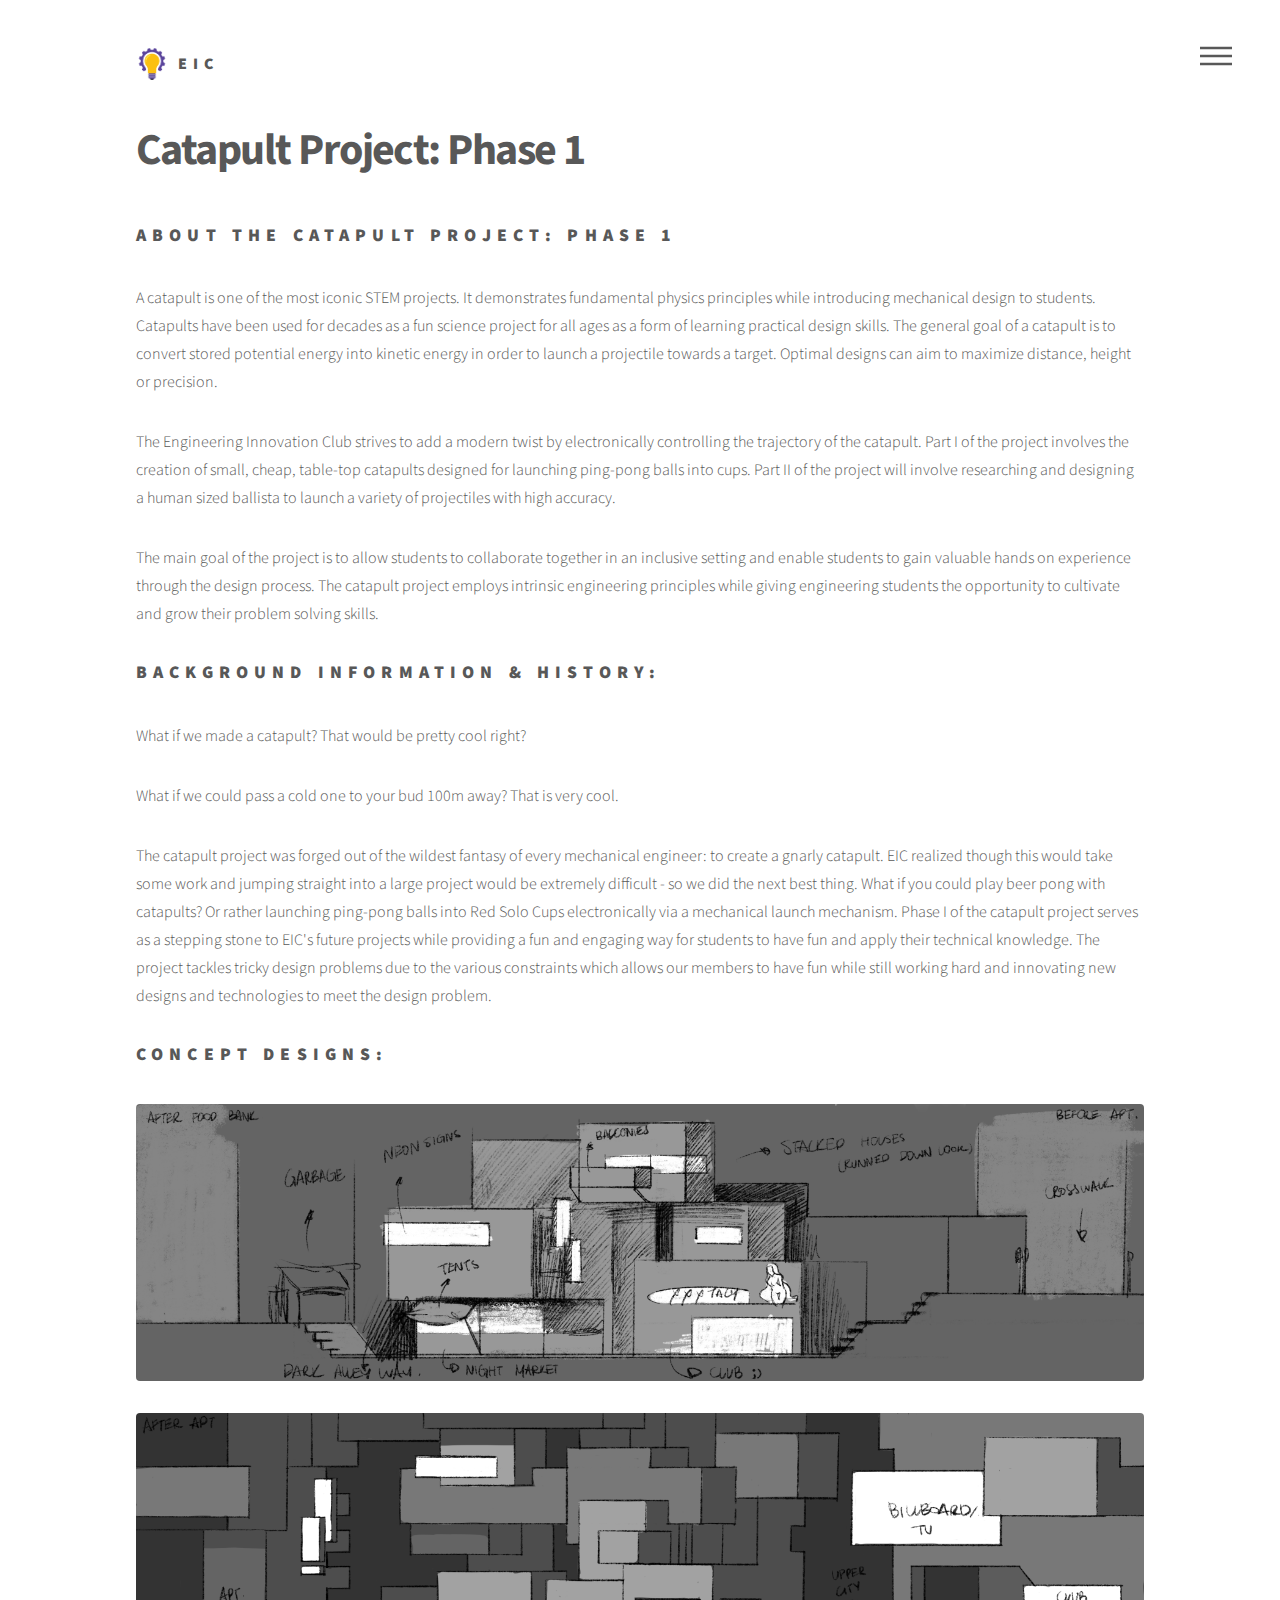
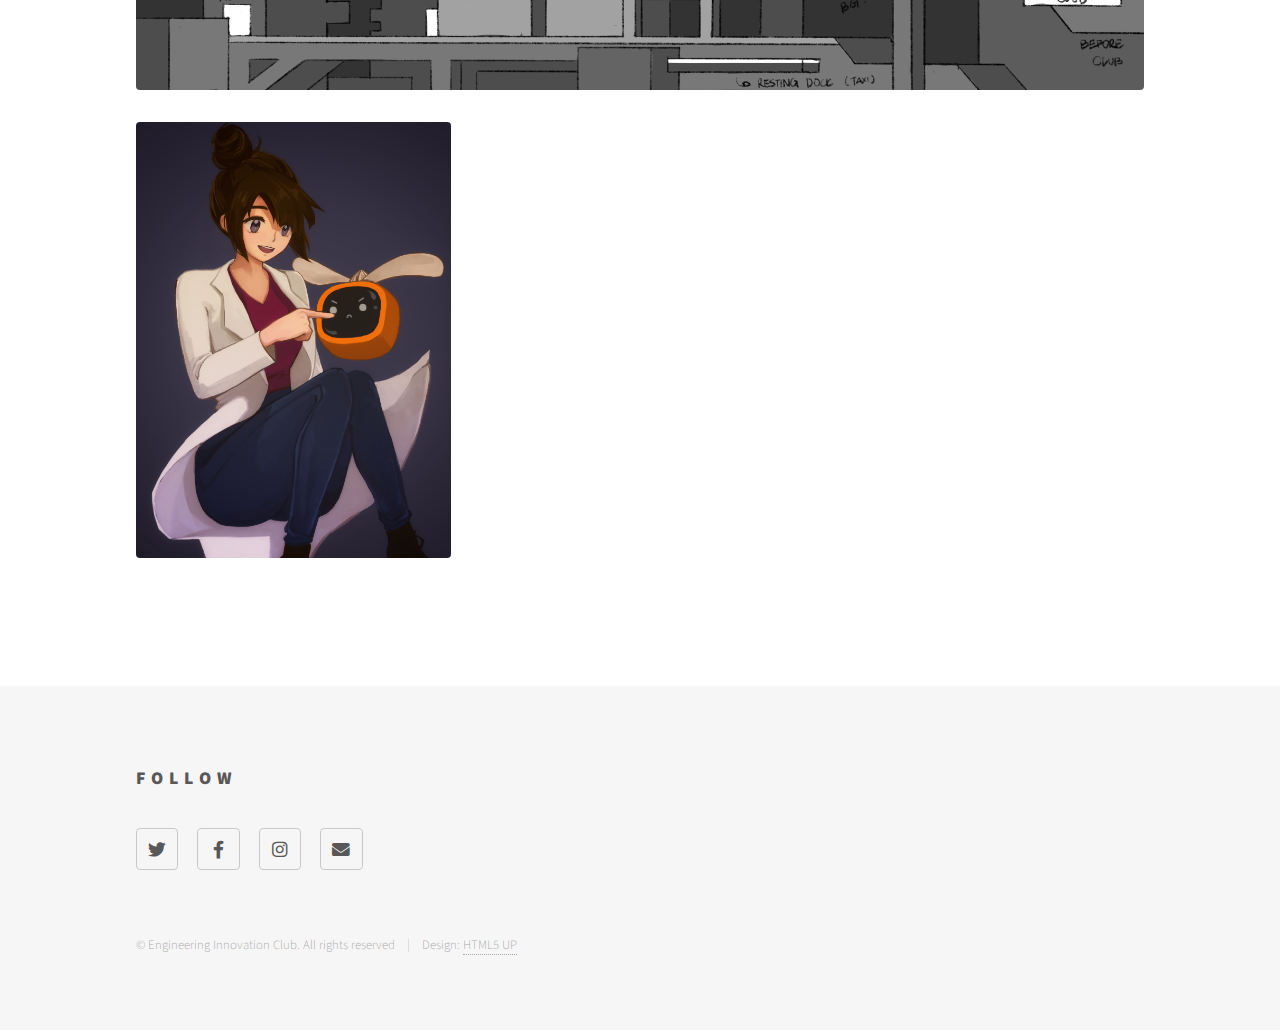
==== commit ebc85bdf: "Upload index.html instead" ====
--- a/catapult1.html
+++ b/catapult1.html
@@ -51,8 +51,8 @@
 				<!-- Main -->
 					<div id="main">
 						<div class="inner">
-							<h1>Catapult: Phase 1</h1>
-							<h2>About the Catapult: Phase 1 Project</h2>
+							<h1>Catapult Project: Phase 1</h1>
+							<h2>About the Catapult Project: Phase 1</h2>
 							<p>A catapult is one of the most iconic STEM projects. It demonstrates fundamental physics principles while introducing mechanical design to students. Catapults have been used for decades as a fun science project for all ages as a form of learning practical design skills. The general goal of a catapult is to convert stored potential energy into kinetic energy in order to launch a projectile towards a target. Optimal designs can aim to maximize distance, height or precision. </p>
 							<p>The Engineering Innovation Club strives to add a modern twist by electronically controlling the trajectory of the catapult. Part I of the project involves the creation of small, cheap, table-top catapults designed for launching ping-pong balls into cups. Part II of the project will involve researching and designing a human sized ballista to launch a variety of projectiles with high accuracy.</p>
 							<p>The main goal of the project is to allow students to collaborate together in an inclusive setting and enable students to gain valuable hands on experience through the design process. The catapult project employs intrinsic engineering principles while giving engineering students the opportunity to cultivate and grow their problem solving skills.</p>
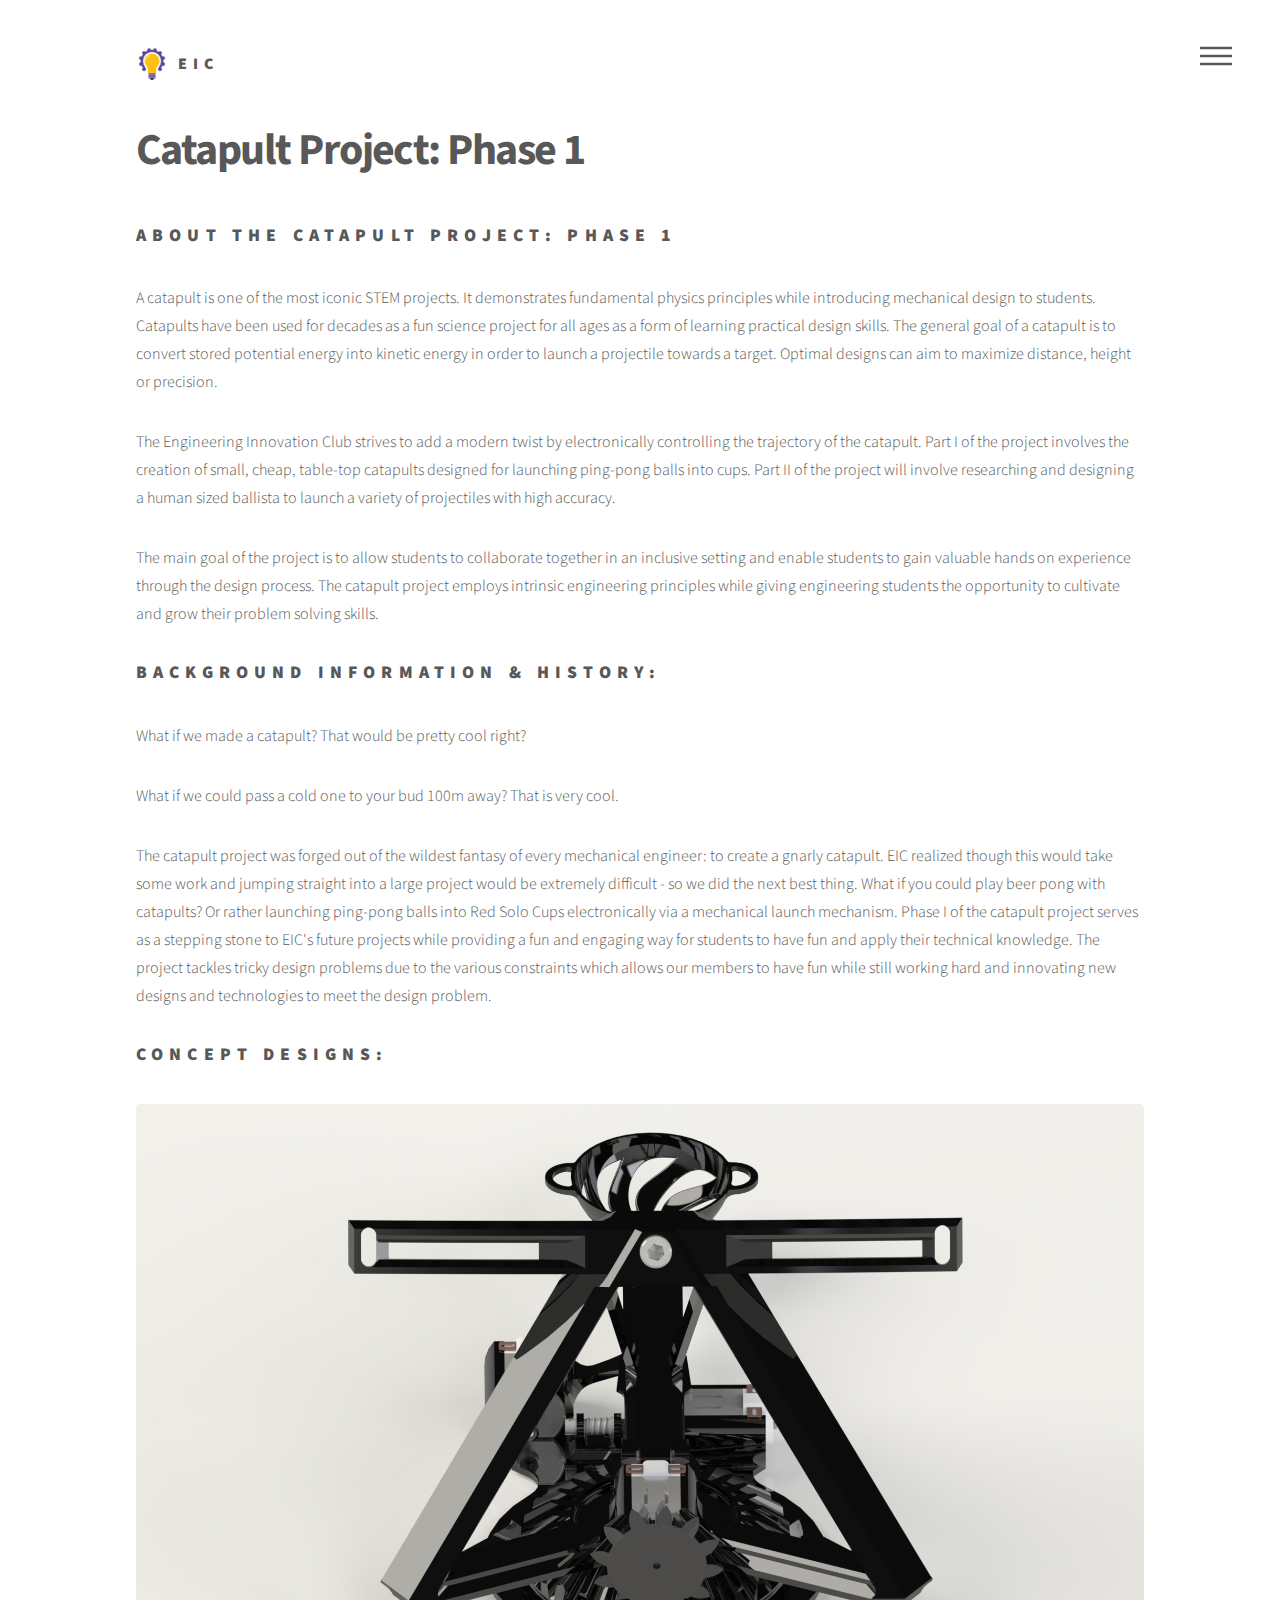
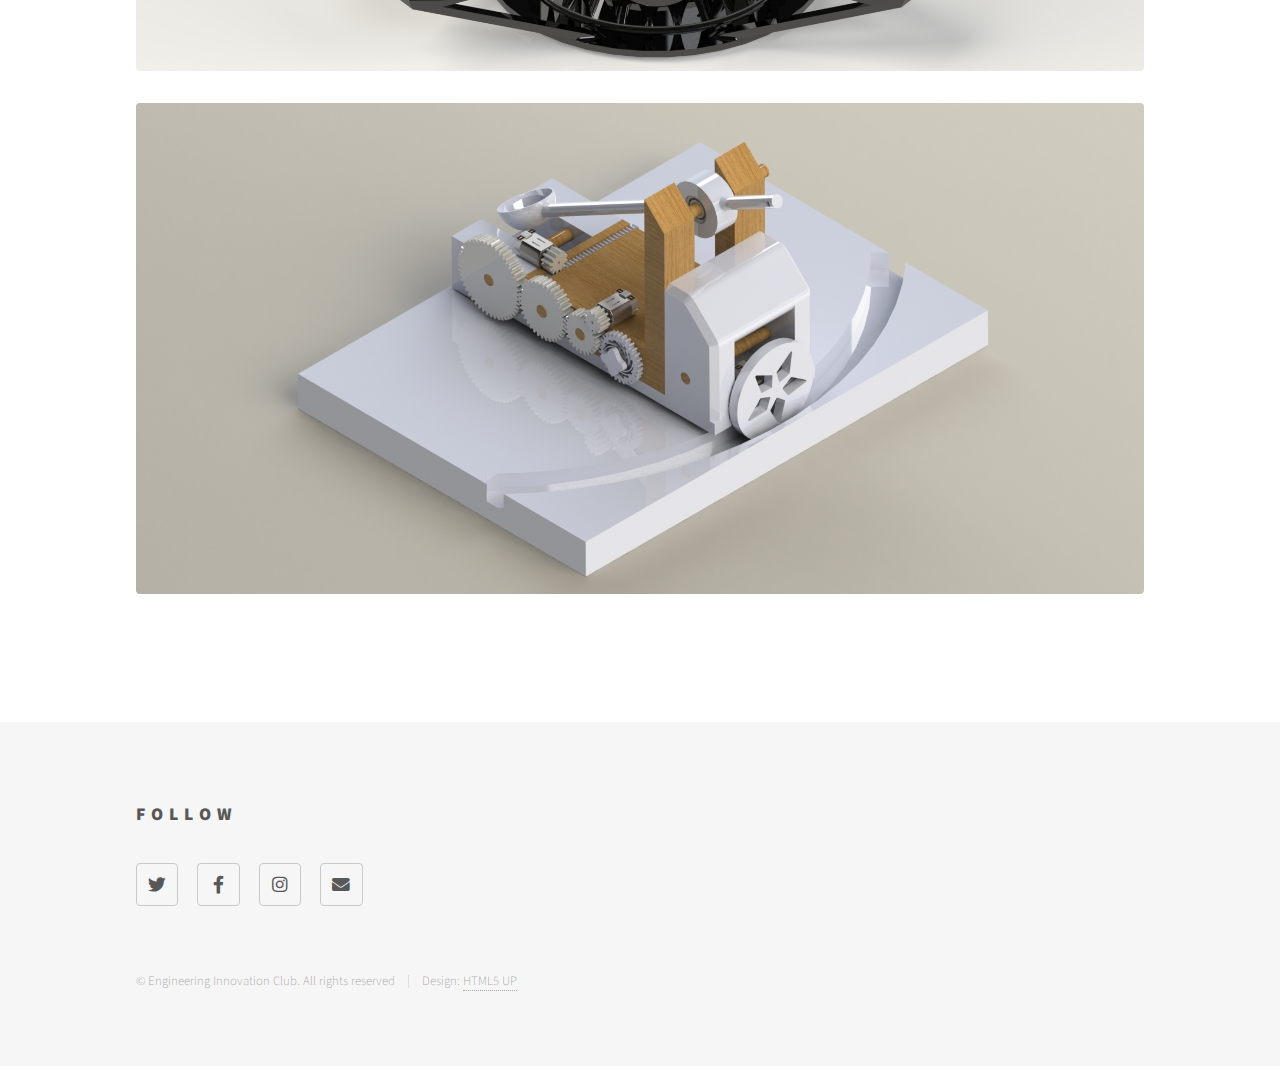
==== commit 9ecde926: "Upload index.html instead" ====
--- a/catapult1.html
+++ b/catapult1.html
@@ -63,9 +63,8 @@
 							<h2>Concept Designs:</h2>
 							<div class="box alt">
 								<div class="row gtr-uniform">
-									<div class="col-12"><span class="image fit"><img src="images/lower_city_a2.png" alt="" /></span></div>
-									<div class="col-12"><span class="image fit"><img src="images/lower_city_b2.png" alt="" /></span></div>
-									<div class="col-4"><span class="image fit"><img src="images/IMG_0074.jpg" alt="" /></span></div>
+									<div class="col-12"><span class="image fit"><img src="images/render1.jpg" alt="" /></span></div>
+									<div class="col-12"><span class="image fit"><img src="images/steven.jpg" alt="" /></span></div>
 								</div>
 							</div>
 
